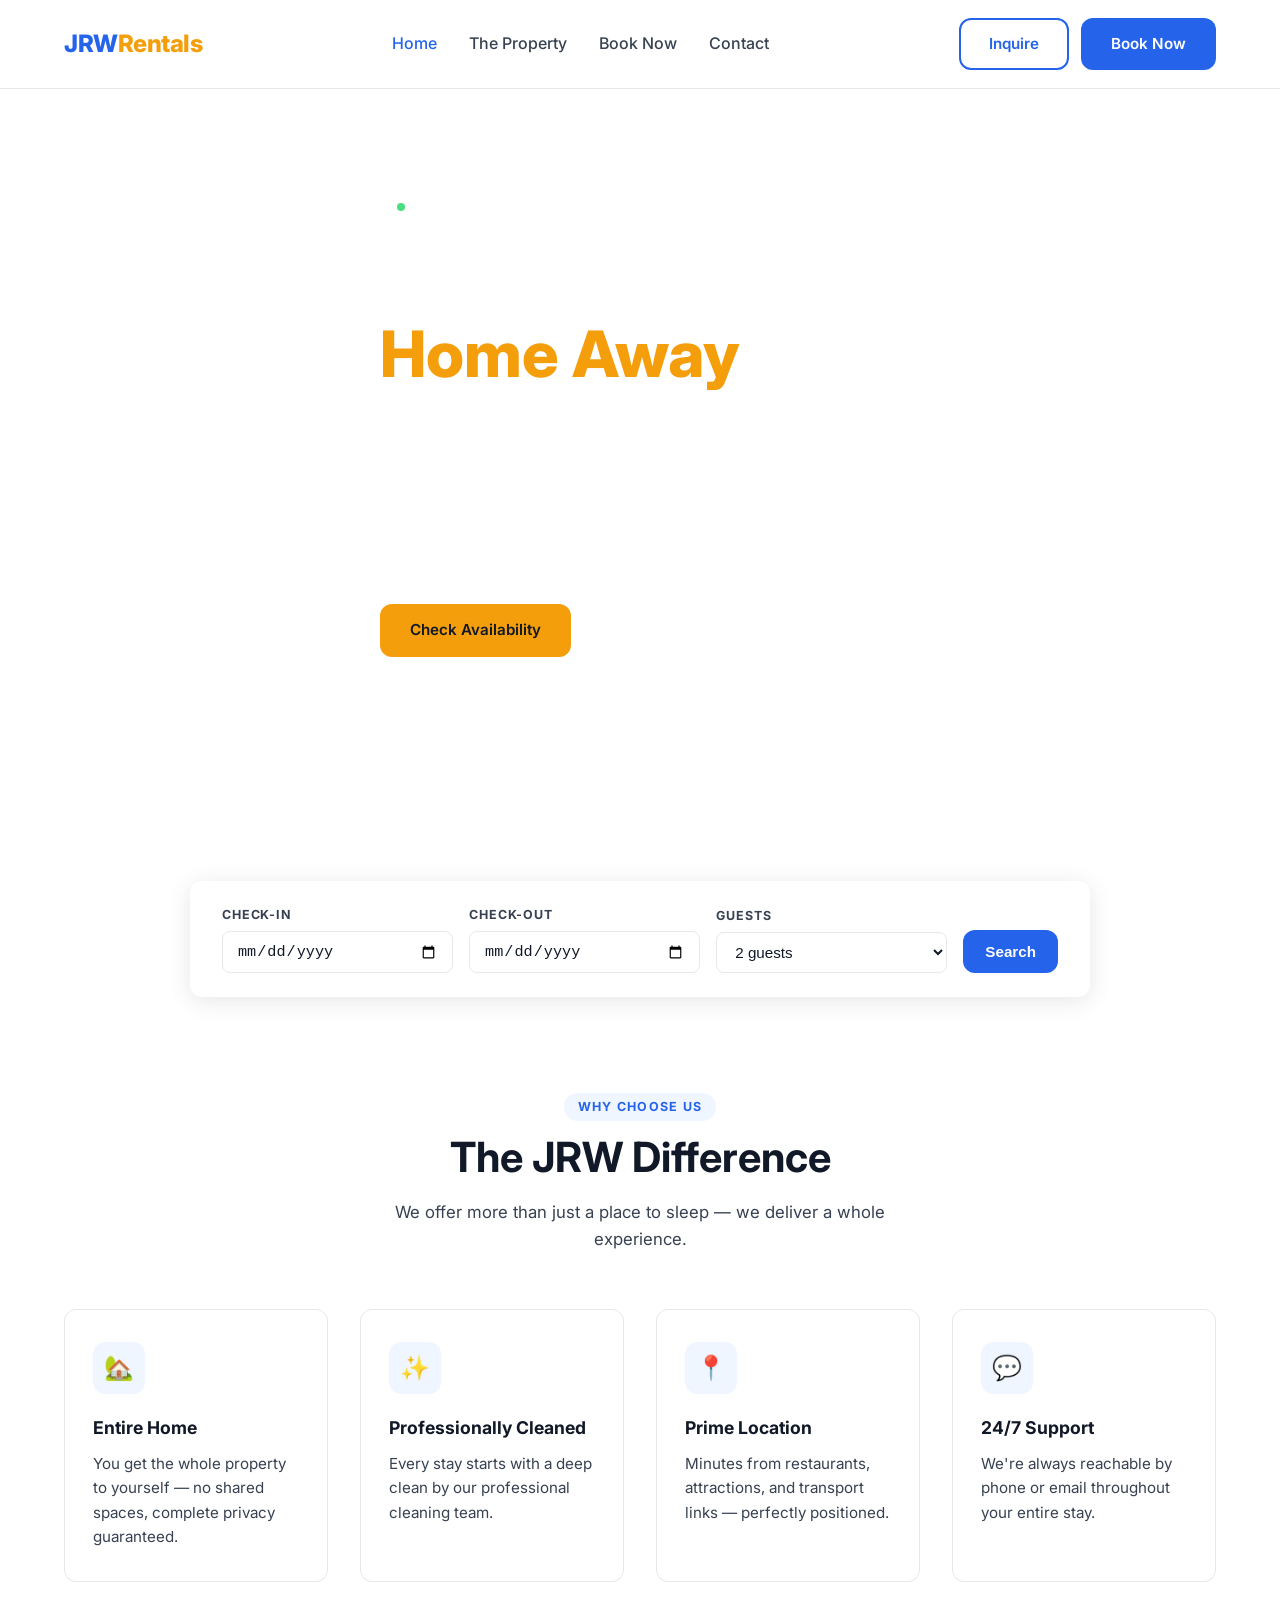
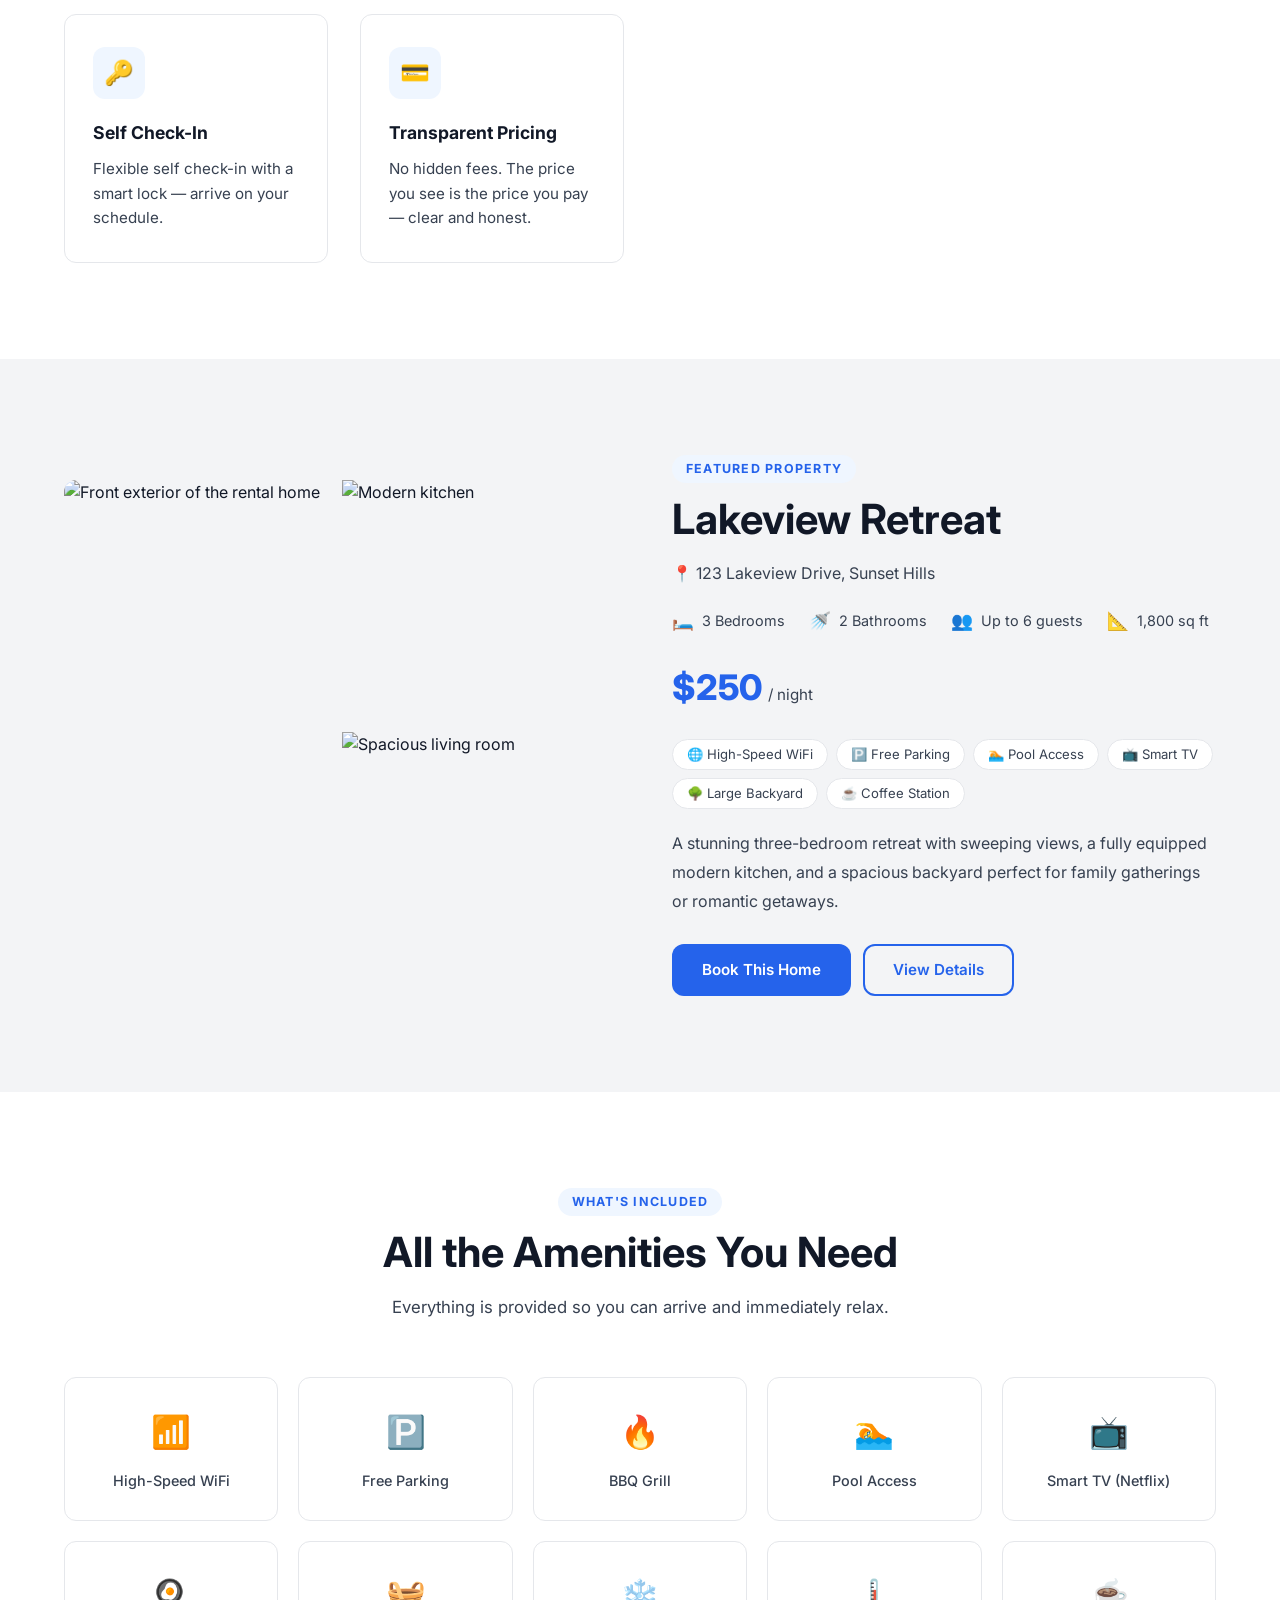
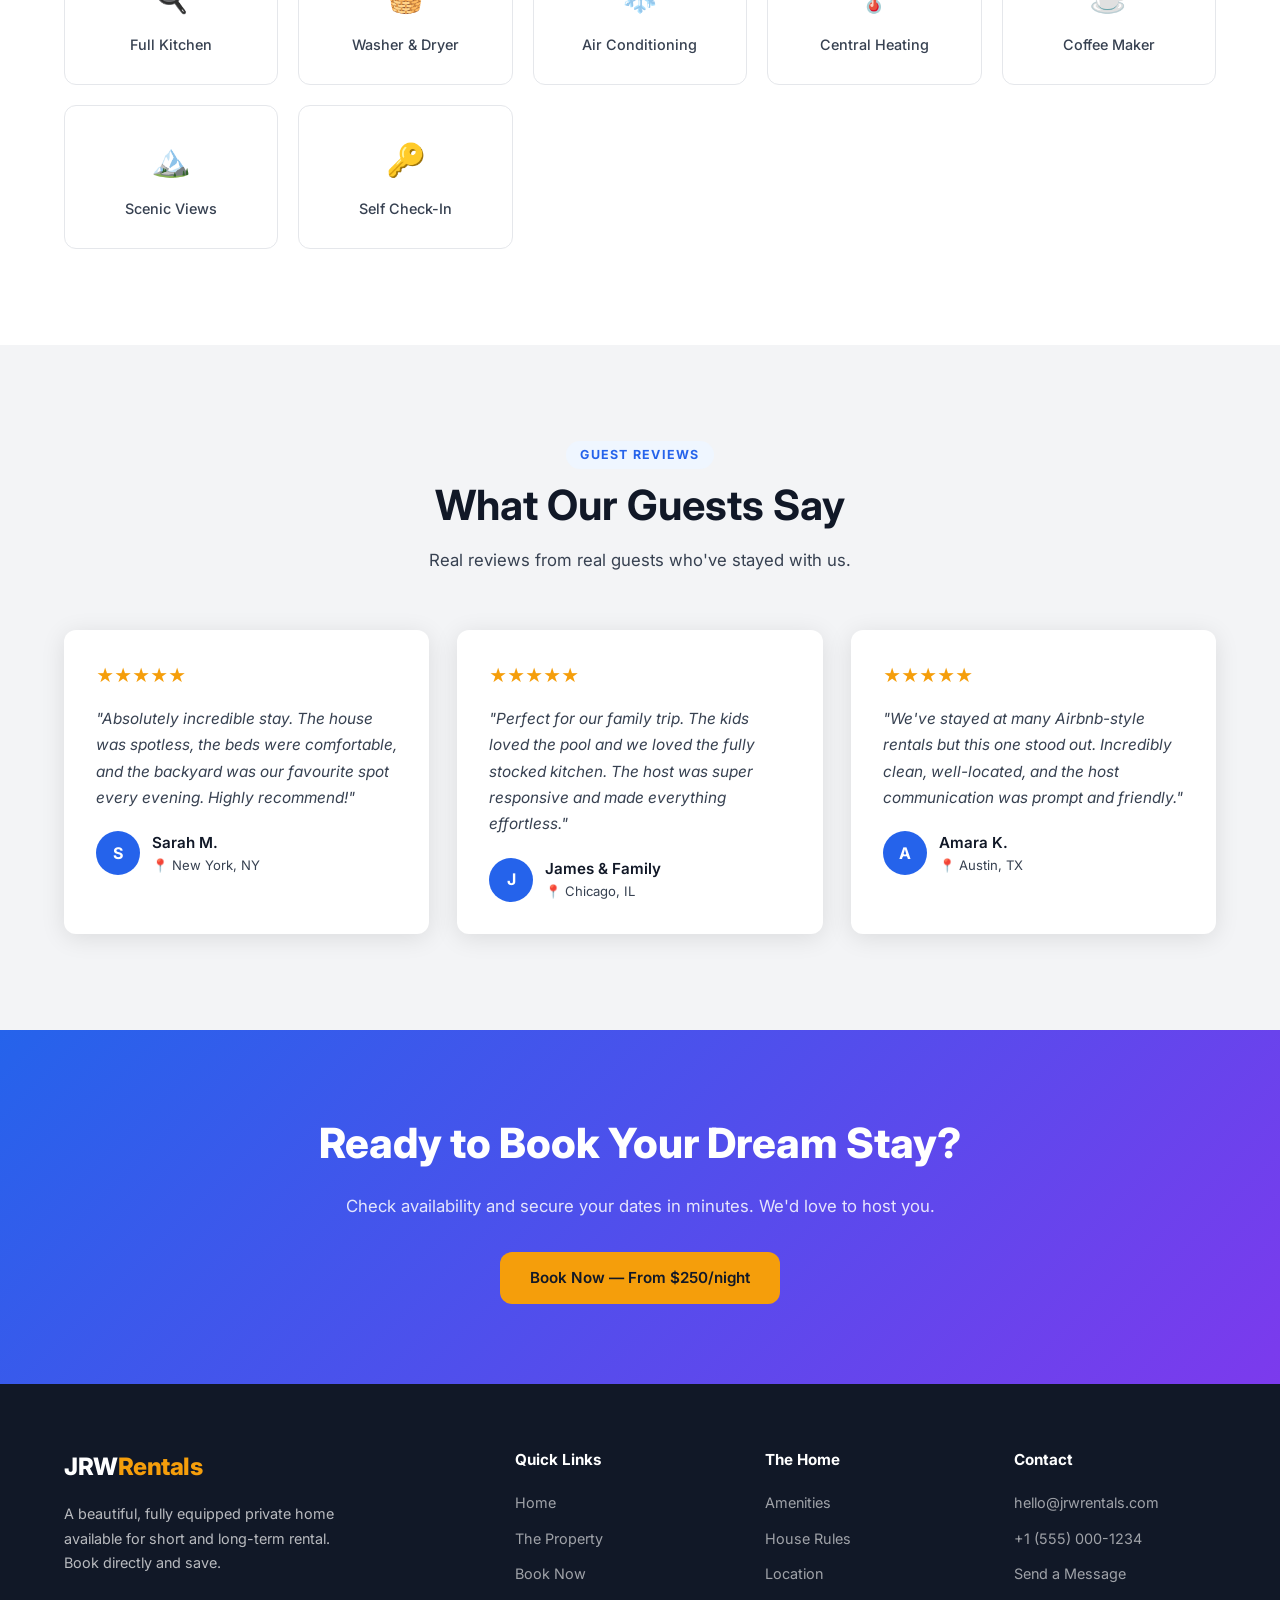
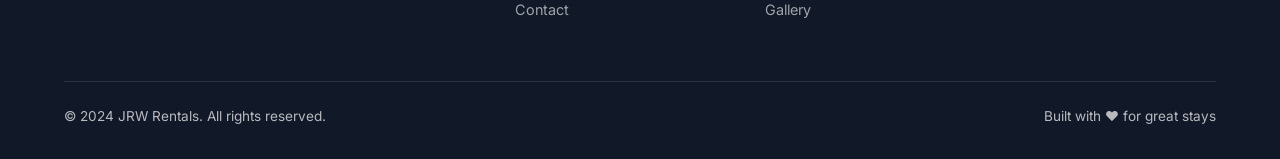
==== index.html @ b5a4e5f4 "Build full property rental website with EmailJS booking Co-authored-by: ToadMaster1011 <171465550+To" ====
<!DOCTYPE html>
<html lang="en">
<head>
  <meta charset="UTF-8" />
  <meta name="viewport" content="width=device-width, initial-scale=1.0" />
  <title>JRW Rentals — Beautiful Home for Rent</title>
  <meta name="description" content="Book a stunning private home for your next getaway. Fully equipped, comfortable, and perfectly located." />
  <link rel="preconnect" href="https://fonts.googleapis.com" />
  <link rel="preconnect" href="https://fonts.gstatic.com" crossorigin />
  <link href="https://fonts.googleapis.com/css2?family=Inter:wght@400;500;600;700;800&display=swap" rel="stylesheet" />
  <link rel="stylesheet" href="css/style.css" />
</head>
<body>

  <!-- ============ HEADER ============ -->
  <header class="site-header">
    <div class="container">
      <nav class="nav">
        <a href="index.html" class="nav-logo">JRW<span>Rentals</span></a>
        <ul class="nav-links">
          <li><a href="index.html">Home</a></li>
          <li><a href="property.html">The Property</a></li>
          <li><a href="booking.html">Book Now</a></li>
          <li><a href="contact.html">Contact</a></li>
        </ul>
        <div class="nav-cta">
          <a href="contact.html" class="btn btn-outline">Inquire</a>
          <a href="booking.html" class="btn btn-primary">Book Now</a>
        </div>
        <button class="nav-toggle" aria-label="Toggle navigation" aria-expanded="false">
          <span></span><span></span><span></span>
        </button>
      </nav>
    </div>
  </header>

  <!-- ============ HERO ============ -->
  <section class="hero">
    <div class="hero-bg" aria-hidden="true"></div>
    <div class="container">
      <div class="hero-content">
        <div class="hero-badge">
          <span class="dot"></span>
          Available for booking — Instant confirmation
        </div>
        <h1 class="hero-title">
          Your Perfect<br />
          <span class="highlight">Home Away</span><br />
          From Home
        </h1>
        <p class="hero-sub">
          A beautifully furnished private home offering comfort, privacy, and everything
          you need for an unforgettable stay — whether it's a weekend escape or a longer retreat.
        </p>
        <div class="hero-actions">
          <a href="booking.html" class="btn btn-accent">Check Availability</a>
          <a href="property.html" class="btn btn-outline" style="color:#fff;border-color:rgba(255,255,255,.6);">View Property</a>
        </div>
        <div class="hero-stats">
          <div class="hero-stat">
            <strong>4.9★</strong>
            <span>Average rating</span>
          </div>
          <div class="hero-stat">
            <strong>200+</strong>
            <span>Happy guests</span>
          </div>
          <div class="hero-stat">
            <strong>$250</strong>
            <span>Per night</span>
          </div>
          <div class="hero-stat">
            <strong>3 BD</strong>
            <span>Bedrooms</span>
          </div>
        </div>
      </div>
    </div>
  </section>

  <!-- ============ QUICK BOOKING BAR ============ -->
  <section class="container" style="position:relative;">
    <div class="quick-book">
      <form class="quick-book-grid" id="quick-book-form" novalidate>
        <div>
          <label for="qb-checkin">Check-in</label>
          <input type="date" id="qb-checkin" name="checkin" required />
        </div>
        <div>
          <label for="qb-checkout">Check-out</label>
          <input type="date" id="qb-checkout" name="checkout" required />
        </div>
        <div>
          <label for="qb-guests">Guests</label>
          <select id="qb-guests" name="guests">
            <option value="1">1 guest</option>
            <option value="2" selected>2 guests</option>
            <option value="3">3 guests</option>
            <option value="4">4 guests</option>
            <option value="5">5 guests</option>
            <option value="6">6 guests</option>
          </select>
        </div>
        <div>
          <button type="submit" class="btn btn-primary" style="width:100%;padding:11px 20px;">
            Search
          </button>
        </div>
      </form>
    </div>
  </section>

  <!-- ============ FEATURES ============ -->
  <section class="features">
    <div class="container">
      <div class="text-center">
        <span class="section-label">Why Choose Us</span>
        <h2 class="section-title">The JRW Difference</h2>
        <p class="section-sub">We offer more than just a place to sleep — we deliver a whole experience.</p>
      </div>
      <div class="features-grid">
        <div class="feature-card">
          <div class="feature-icon">🏡</div>
          <h3>Entire Home</h3>
          <p>You get the whole property to yourself — no shared spaces, complete privacy guaranteed.</p>
        </div>
        <div class="feature-card">
          <div class="feature-icon">✨</div>
          <h3>Professionally Cleaned</h3>
          <p>Every stay starts with a deep clean by our professional cleaning team.</p>
        </div>
        <div class="feature-card">
          <div class="feature-icon">📍</div>
          <h3>Prime Location</h3>
          <p>Minutes from restaurants, attractions, and transport links — perfectly positioned.</p>
        </div>
        <div class="feature-card">
          <div class="feature-icon">💬</div>
          <h3>24/7 Support</h3>
          <p>We're always reachable by phone or email throughout your entire stay.</p>
        </div>
        <div class="feature-card">
          <div class="feature-icon">🔑</div>
          <h3>Self Check-In</h3>
          <p>Flexible self check-in with a smart lock — arrive on your schedule.</p>
        </div>
        <div class="feature-card">
          <div class="feature-icon">💳</div>
          <h3>Transparent Pricing</h3>
          <p>No hidden fees. The price you see is the price you pay — clear and honest.</p>
        </div>
      </div>
    </div>
  </section>

  <!-- ============ PROPERTY SHOWCASE ============ -->
  <section class="showcase">
    <div class="container">
      <div class="showcase-inner">
        <!-- Gallery -->
        <div class="showcase-gallery">
          <img class="main-img" src="https://images.unsplash.com/photo-1568605114967-8130f3a36994?w=800&q=80" alt="Front exterior of the rental home" loading="lazy" />
          <img src="https://images.unsplash.com/photo-1556909114-f6e7ad7d3136?w=600&q=80" alt="Modern kitchen" loading="lazy" />
          <img src="https://images.unsplash.com/photo-1555041469-a586c61ea9bc?w=600&q=80" alt="Spacious living room" loading="lazy" />
        </div>
        <!-- Info -->
        <div class="showcase-info">
          <span class="section-label">Featured Property</span>
          <h2 class="section-title">Lakeview Retreat</h2>
          <p style="color:var(--mid);">📍 123 Lakeview Drive, Sunset Hills</p>

          <div class="prop-meta">
            <div class="prop-meta-item"><span class="icon">🛏️</span> 3 Bedrooms</div>
            <div class="prop-meta-item"><span class="icon">🚿</span> 2 Bathrooms</div>
            <div class="prop-meta-item"><span class="icon">👥</span> Up to 6 guests</div>
            <div class="prop-meta-item"><span class="icon">📐</span> 1,800 sq ft</div>
          </div>

          <div class="showcase-price">
            <span class="amount">$250</span>
            <span class="per">/ night</span>
          </div>

          <div class="amenity-tags">
            <span class="amenity-tag">🌐 High-Speed WiFi</span>
            <span class="amenity-tag">🅿️ Free Parking</span>
            <span class="amenity-tag">🏊 Pool Access</span>
            <span class="amenity-tag">📺 Smart TV</span>
            <span class="amenity-tag">🌳 Large Backyard</span>
            <span class="amenity-tag">☕ Coffee Station</span>
          </div>

          <p style="color:var(--mid);line-height:1.8;margin-top:16px;">
            A stunning three-bedroom retreat with sweeping views, a fully equipped modern kitchen,
            and a spacious backyard perfect for family gatherings or romantic getaways.
          </p>

          <div class="showcase-actions">
            <a href="booking.html" class="btn btn-primary">Book This Home</a>
            <a href="property.html" class="btn btn-outline">View Details</a>
          </div>
        </div>
      </div>
    </div>
  </section>

  <!-- ============ AMENITIES ============ -->
  <section class="amenities" id="amenities">
    <div class="container">
      <div class="text-center">
        <span class="section-label">What's Included</span>
        <h2 class="section-title">All the Amenities You Need</h2>
        <p class="section-sub">Everything is provided so you can arrive and immediately relax.</p>
      </div>
      <div class="amenities-grid">
        <div class="amenity-card"><span class="a-icon">📶</span><span>High-Speed WiFi</span></div>
        <div class="amenity-card"><span class="a-icon">🅿️</span><span>Free Parking</span></div>
        <div class="amenity-card"><span class="a-icon">🔥</span><span>BBQ Grill</span></div>
        <div class="amenity-card"><span class="a-icon">🏊</span><span>Pool Access</span></div>
        <div class="amenity-card"><span class="a-icon">📺</span><span>Smart TV (Netflix)</span></div>
        <div class="amenity-card"><span class="a-icon">🍳</span><span>Full Kitchen</span></div>
        <div class="amenity-card"><span class="a-icon">🧺</span><span>Washer & Dryer</span></div>
        <div class="amenity-card"><span class="a-icon">❄️</span><span>Air Conditioning</span></div>
        <div class="amenity-card"><span class="a-icon">🌡️</span><span>Central Heating</span></div>
        <div class="amenity-card"><span class="a-icon">☕</span><span>Coffee Maker</span></div>
        <div class="amenity-card"><span class="a-icon">🏔️</span><span>Scenic Views</span></div>
        <div class="amenity-card"><span class="a-icon">🔑</span><span>Self Check-In</span></div>
      </div>
    </div>
  </section>

  <!-- ============ TESTIMONIALS ============ -->
  <section class="testimonials">
    <div class="container">
      <div class="text-center">
        <span class="section-label">Guest Reviews</span>
        <h2 class="section-title">What Our Guests Say</h2>
        <p class="section-sub">Real reviews from real guests who've stayed with us.</p>
      </div>
      <div class="testimonials-grid">
        <div class="testimonial-card">
          <div class="stars">★★★★★</div>
          <p>"Absolutely incredible stay. The house was spotless, the beds were comfortable, and the backyard was our favourite spot every evening. Highly recommend!"</p>
          <div class="reviewer">
            <div class="reviewer-avatar">S</div>
            <div>
              <div class="reviewer-name">Sarah M.</div>
              <div class="reviewer-loc">📍 New York, NY</div>
            </div>
          </div>
        </div>
        <div class="testimonial-card">
          <div class="stars">★★★★★</div>
          <p>"Perfect for our family trip. The kids loved the pool and we loved the fully stocked kitchen. The host was super responsive and made everything effortless."</p>
          <div class="reviewer">
            <div class="reviewer-avatar">J</div>
            <div>
              <div class="reviewer-name">James &amp; Family</div>
              <div class="reviewer-loc">📍 Chicago, IL</div>
            </div>
          </div>
        </div>
        <div class="testimonial-card">
          <div class="stars">★★★★★</div>
          <p>"We've stayed at many Airbnb-style rentals but this one stood out. Incredibly clean, well-located, and the host communication was prompt and friendly."</p>
          <div class="reviewer">
            <div class="reviewer-avatar">A</div>
            <div>
              <div class="reviewer-name">Amara K.</div>
              <div class="reviewer-loc">📍 Austin, TX</div>
            </div>
          </div>
        </div>
      </div>
    </div>
  </section>

  <!-- ============ CTA BAND ============ -->
  <section class="cta-band">
    <div class="container">
      <h2>Ready to Book Your Dream Stay?</h2>
      <p>Check availability and secure your dates in minutes. We'd love to host you.</p>
      <a href="booking.html" class="btn btn-accent">Book Now — From $250/night</a>
    </div>
  </section>

  <!-- ============ FOOTER ============ -->
  <footer class="site-footer">
    <div class="container">
      <div class="footer-grid">
        <div class="footer-brand">
          <a href="index.html" class="nav-logo">JRW<span style="color:var(--accent)">Rentals</span></a>
          <p>A beautiful, fully equipped private home available for short and long-term rental. Book directly and save.</p>
        </div>
        <div class="footer-col">
          <h4>Quick Links</h4>
          <ul>
            <li><a href="index.html">Home</a></li>
            <li><a href="property.html">The Property</a></li>
            <li><a href="booking.html">Book Now</a></li>
            <li><a href="contact.html">Contact</a></li>
          </ul>
        </div>
        <div class="footer-col">
          <h4>The Home</h4>
          <ul>
            <li><a href="property.html#amenities">Amenities</a></li>
            <li><a href="property.html#rules">House Rules</a></li>
            <li><a href="property.html#location">Location</a></li>
            <li><a href="property.html#gallery">Gallery</a></li>
          </ul>
        </div>
        <div class="footer-col">
          <h4>Contact</h4>
          <ul>
            <li><a href="mailto:hello@jrwrentals.com">hello@jrwrentals.com</a></li>
            <li><a href="tel:+15550001234">+1 (555) 000-1234</a></li>
            <li><a href="contact.html">Send a Message</a></li>
          </ul>
        </div>
      </div>
      <div class="footer-bottom">
        <span>&copy; 2024 JRW Rentals. All rights reserved.</span>
        <span>Built with ❤️ for great stays</span>
      </div>
    </div>
  </footer>

  <script src="js/main.js"></script>
</body>
</html>
---- css/style.css ----
/* =========================================
   JRW Property Rentals — Main Stylesheet
   ========================================= */

/* --- Reset & Base --- */
*, *::before, *::after {
  box-sizing: border-box;
  margin: 0;
  padding: 0;
}

:root {
  --primary:    #2563eb;
  --primary-dk: #1d4ed8;
  --accent:     #f59e0b;
  --dark:       #111827;
  --mid:        #374151;
  --light:      #f3f4f6;
  --white:      #ffffff;
  --border:     #e5e7eb;
  --shadow:     0 4px 24px rgba(0,0,0,.10);
  --radius:     12px;
  --transition: .25s ease;
}

html { scroll-behavior: smooth; }

body {
  font-family: 'Inter', 'Segoe UI', sans-serif;
  color: var(--dark);
  background: var(--white);
  line-height: 1.6;
}

a {
  color: var(--primary);
  text-decoration: none;
  transition: color var(--transition);
}
a:hover { color: var(--primary-dk); }

img { max-width: 100%; display: block; }

.container {
  max-width: 1200px;
  margin: 0 auto;
  padding: 0 24px;
}

/* --- Utility --- */
.btn {
  display: inline-block;
  padding: 12px 28px;
  border-radius: var(--radius);
  font-weight: 600;
  font-size: .95rem;
  cursor: pointer;
  border: 2px solid transparent;
  transition: background var(--transition), color var(--transition), transform .15s;
}
.btn:active { transform: scale(.97); }

.btn-primary {
  background: var(--primary);
  color: var(--white);
}
.btn-primary:hover {
  background: var(--primary-dk);
  color: var(--white);
}

.btn-outline {
  background: transparent;
  border-color: var(--primary);
  color: var(--primary);
}
.btn-outline:hover {
  background: var(--primary);
  color: var(--white);
}

.btn-accent {
  background: var(--accent);
  color: var(--dark);
}
.btn-accent:hover {
  background: #d97706;
  color: var(--white);
}

.section-label {
  display: inline-block;
  background: #eff6ff;
  color: var(--primary);
  font-size: .78rem;
  font-weight: 700;
  letter-spacing: .1em;
  text-transform: uppercase;
  padding: 4px 14px;
  border-radius: 100px;
  margin-bottom: 12px;
}

.section-title {
  font-size: clamp(1.6rem, 4vw, 2.6rem);
  font-weight: 700;
  line-height: 1.2;
  color: var(--dark);
  margin-bottom: 16px;
}

.section-sub {
  color: var(--mid);
  font-size: 1.05rem;
  max-width: 560px;
}

.text-center { text-align: center; }
.text-center .section-sub { margin: 0 auto; }

/* =========================================
   HEADER / NAV
   ========================================= */
.site-header {
  position: sticky;
  top: 0;
  z-index: 100;
  background: var(--white);
  border-bottom: 1px solid var(--border);
  backdrop-filter: blur(8px);
}

.nav {
  display: flex;
  align-items: center;
  justify-content: space-between;
  padding: 18px 0;
}

.nav-logo {
  font-size: 1.5rem;
  font-weight: 800;
  color: var(--primary);
  letter-spacing: -.02em;
}
.nav-logo span { color: var(--accent); }

.nav-links {
  display: flex;
  gap: 32px;
  list-style: none;
}

.nav-links a {
  font-weight: 500;
  color: var(--mid);
  transition: color var(--transition);
}
.nav-links a:hover,
.nav-links a.active { color: var(--primary); }

.nav-cta { display: flex; gap: 12px; align-items: center; }

/* Hamburger */
.nav-toggle {
  display: none;
  flex-direction: column;
  gap: 5px;
  background: none;
  border: none;
  cursor: pointer;
  padding: 4px;
}
.nav-toggle span {
  display: block;
  width: 24px;
  height: 2px;
  background: var(--dark);
  border-radius: 2px;
  transition: var(--transition);
}

/* =========================================
   HERO
   ========================================= */
.hero {
  position: relative;
  min-height: 92vh;
  display: flex;
  align-items: center;
  overflow: hidden;
}

.hero-bg {
  position: absolute;
  inset: 0;
  background: url('https://images.unsplash.com/photo-1568605114967-8130f3a36994?w=1600&q=80') center/cover no-repeat;
  filter: brightness(.45);
}

.hero-content {
  position: relative;
  color: var(--white);
  max-width: 700px;
}

.hero-badge {
  display: inline-flex;
  align-items: center;
  gap: 8px;
  background: rgba(255,255,255,.15);
  backdrop-filter: blur(8px);
  border: 1px solid rgba(255,255,255,.25);
  border-radius: 100px;
  padding: 6px 16px;
  font-size: .85rem;
  font-weight: 600;
  color: var(--white);
  margin-bottom: 24px;
}
.hero-badge .dot {
  width: 8px;
  height: 8px;
  border-radius: 50%;
  background: #4ade80;
  flex-shrink: 0;
}

.hero-title {
  font-size: clamp(2.2rem, 6vw, 4rem);
  font-weight: 800;
  line-height: 1.1;
  margin-bottom: 20px;
}
.hero-title .highlight { color: var(--accent); }

.hero-sub {
  font-size: 1.15rem;
  color: rgba(255,255,255,.85);
  margin-bottom: 36px;
  max-width: 520px;
}

.hero-actions { display: flex; gap: 16px; flex-wrap: wrap; }

.hero-stats {
  display: flex;
  gap: 40px;
  margin-top: 56px;
  padding-top: 32px;
  border-top: 1px solid rgba(255,255,255,.2);
  flex-wrap: wrap;
}
.hero-stat strong {
  display: block;
  font-size: 1.8rem;
  font-weight: 800;
  color: var(--white);
}
.hero-stat span {
  font-size: .85rem;
  color: rgba(255,255,255,.7);
}

/* =========================================
   QUICK BOOKING BAR
   ========================================= */
.quick-book {
  background: var(--white);
  box-shadow: var(--shadow);
  border-radius: var(--radius);
  padding: 24px 32px;
  margin: -36px auto 0;
  position: relative;
  z-index: 10;
  max-width: 900px;
}

.quick-book-grid {
  display: grid;
  grid-template-columns: 1fr 1fr 1fr auto;
  gap: 16px;
  align-items: end;
}

.quick-book label {
  display: block;
  font-size: .78rem;
  font-weight: 700;
  color: var(--mid);
  text-transform: uppercase;
  letter-spacing: .07em;
  margin-bottom: 6px;
}

.quick-book input,
.quick-book select {
  width: 100%;
  padding: 10px 14px;
  border: 1px solid var(--border);
  border-radius: 8px;
  font-size: .95rem;
  color: var(--dark);
  background: var(--white);
  outline: none;
  transition: border-color var(--transition);
}

.quick-book input:focus,
.quick-book select:focus { border-color: var(--primary); }

/* =========================================
   FEATURES / WHY US
   ========================================= */
.features { padding: 96px 0; }

.features-grid {
  display: grid;
  grid-template-columns: repeat(auto-fit, minmax(240px, 1fr));
  gap: 32px;
  margin-top: 56px;
}

.feature-card {
  background: var(--white);
  border: 1px solid var(--border);
  border-radius: var(--radius);
  padding: 32px 28px;
  transition: box-shadow var(--transition), transform var(--transition);
}
.feature-card:hover {
  box-shadow: var(--shadow);
  transform: translateY(-4px);
}

.feature-icon {
  width: 52px;
  height: 52px;
  background: #eff6ff;
  border-radius: 12px;
  display: flex;
  align-items: center;
  justify-content: center;
  font-size: 1.5rem;
  margin-bottom: 20px;
}

.feature-card h3 {
  font-size: 1.1rem;
  font-weight: 700;
  margin-bottom: 10px;
}
.feature-card p { color: var(--mid); font-size: .95rem; }

/* =========================================
   PROPERTY SHOWCASE
   ========================================= */
.showcase { padding: 80px 0; background: var(--light); }

.showcase-inner {
  display: grid;
  grid-template-columns: 1fr 1fr;
  gap: 64px;
  align-items: center;
}

.showcase-gallery {
  display: grid;
  grid-template-columns: 1fr 1fr;
  grid-template-rows: 240px 240px;
  gap: 12px;
  border-radius: var(--radius);
  overflow: hidden;
}

.showcase-gallery .main-img {
  grid-row: 1 / 3;
  grid-column: 1;
}

.showcase-gallery img {
  width: 100%;
  height: 100%;
  object-fit: cover;
  transition: transform .4s ease;
}
.showcase-gallery img:hover { transform: scale(1.03); }

.showcase-info { padding: 16px 0; }

.showcase-price {
  display: flex;
  align-items: baseline;
  gap: 6px;
  margin: 24px 0;
}
.showcase-price .amount {
  font-size: 2.2rem;
  font-weight: 800;
  color: var(--primary);
}
.showcase-price .per { color: var(--mid); font-size: .95rem; }

.prop-meta {
  display: flex;
  gap: 24px;
  margin: 20px 0;
  flex-wrap: wrap;
}
.prop-meta-item {
  display: flex;
  align-items: center;
  gap: 8px;
  font-size: .9rem;
  color: var(--mid);
}
.prop-meta-item .icon { font-size: 1.1rem; }

.amenity-tags {
  display: flex;
  flex-wrap: wrap;
  gap: 8px;
  margin: 20px 0;
}
.amenity-tag {
  background: var(--white);
  border: 1px solid var(--border);
  border-radius: 100px;
  padding: 4px 14px;
  font-size: .82rem;
  color: var(--mid);
}

.showcase-actions { display: flex; gap: 12px; margin-top: 28px; flex-wrap: wrap; }

/* =========================================
   AMENITIES GRID
   ========================================= */
.amenities { padding: 96px 0; }

.amenities-grid {
  display: grid;
  grid-template-columns: repeat(auto-fill, minmax(200px, 1fr));
  gap: 20px;
  margin-top: 56px;
}

.amenity-card {
  display: flex;
  flex-direction: column;
  align-items: center;
  text-align: center;
  padding: 28px 20px;
  border: 1px solid var(--border);
  border-radius: var(--radius);
  background: var(--white);
  transition: box-shadow var(--transition), border-color var(--transition);
}
.amenity-card:hover {
  box-shadow: var(--shadow);
  border-color: var(--primary);
}
.amenity-card .a-icon {
  font-size: 2rem;
  margin-bottom: 12px;
}
.amenity-card span {
  font-size: .9rem;
  font-weight: 500;
  color: var(--mid);
}

/* =========================================
   TESTIMONIALS
   ========================================= */
.testimonials { padding: 96px 0; background: var(--light); }

.testimonials-grid {
  display: grid;
  grid-template-columns: repeat(auto-fit, minmax(300px, 1fr));
  gap: 28px;
  margin-top: 56px;
}

.testimonial-card {
  background: var(--white);
  border-radius: var(--radius);
  padding: 32px;
  box-shadow: var(--shadow);
}

.stars { color: var(--accent); font-size: 1.1rem; margin-bottom: 16px; }

.testimonial-card p {
  color: var(--mid);
  font-size: .96rem;
  line-height: 1.7;
  margin-bottom: 20px;
  font-style: italic;
}

.reviewer {
  display: flex;
  align-items: center;
  gap: 12px;
}
.reviewer-avatar {
  width: 44px;
  height: 44px;
  border-radius: 50%;
  background: var(--primary);
  display: flex;
  align-items: center;
  justify-content: center;
  color: var(--white);
  font-weight: 700;
  font-size: 1rem;
  flex-shrink: 0;
}
.reviewer-name { font-weight: 600; font-size: .95rem; }
.reviewer-loc { font-size: .82rem; color: var(--mid); }

/* =========================================
   CTA BAND
   ========================================= */
.cta-band {
  background: linear-gradient(135deg, var(--primary) 0%, #7c3aed 100%);
  padding: 80px 0;
  text-align: center;
  color: var(--white);
}
.cta-band h2 {
  font-size: clamp(1.6rem, 4vw, 2.6rem);
  font-weight: 800;
  margin-bottom: 16px;
}
.cta-band p {
  font-size: 1.05rem;
  opacity: .85;
  margin-bottom: 32px;
}

/* =========================================
   FOOTER
   ========================================= */
.site-footer {
  background: var(--dark);
  color: rgba(255,255,255,.7);
  padding: 64px 0 32px;
}

.footer-grid {
  display: grid;
  grid-template-columns: 2fr 1fr 1fr 1fr;
  gap: 48px;
  margin-bottom: 48px;
}

.footer-brand .nav-logo { color: var(--white); }
.footer-brand p {
  margin-top: 16px;
  font-size: .9rem;
  line-height: 1.7;
  max-width: 280px;
}

.footer-col h4 {
  color: var(--white);
  font-weight: 700;
  margin-bottom: 18px;
  font-size: .95rem;
}
.footer-col ul { list-style: none; }
.footer-col li { margin-bottom: 10px; }
.footer-col a {
  color: rgba(255,255,255,.6);
  font-size: .9rem;
  transition: color var(--transition);
}
.footer-col a:hover { color: var(--white); }

.footer-bottom {
  border-top: 1px solid rgba(255,255,255,.1);
  padding-top: 24px;
  display: flex;
  align-items: center;
  justify-content: space-between;
  font-size: .85rem;
  flex-wrap: wrap;
  gap: 12px;
}

/* =========================================
   PAGE HERO (inner pages)
   ========================================= */
.page-hero {
  background: linear-gradient(135deg, #1e3a5f 0%, var(--primary) 100%);
  padding: 72px 0;
  color: var(--white);
  text-align: center;
}
.page-hero h1 {
  font-size: clamp(1.8rem, 5vw, 3rem);
  font-weight: 800;
  margin-bottom: 12px;
}
.page-hero p {
  font-size: 1.05rem;
  opacity: .85;
  max-width: 500px;
  margin: 0 auto;
}

/* =========================================
   PROPERTY DETAIL PAGE
   ========================================= */
.property-detail { padding: 72px 0; }

.property-gallery {
  display: grid;
  grid-template-columns: 2fr 1fr;
  grid-template-rows: 360px 200px;
  gap: 10px;
  border-radius: var(--radius);
  overflow: hidden;
  margin-bottom: 56px;
}

.property-gallery .main-photo {
  grid-row: 1 / 3;
}

.property-gallery img {
  width: 100%;
  height: 100%;
  object-fit: cover;
  transition: transform .4s;
  cursor: zoom-in;
}
.property-gallery img:hover { transform: scale(1.03); }

.property-layout {
  display: grid;
  grid-template-columns: 2fr 1fr;
  gap: 48px;
  align-items: start;
}

.property-info h2 {
  font-size: 1.8rem;
  font-weight: 700;
  margin-bottom: 8px;
}

.property-location {
  color: var(--mid);
  margin-bottom: 20px;
  display: flex;
  align-items: center;
  gap: 6px;
}

.property-tags {
  display: flex;
  flex-wrap: wrap;
  gap: 8px;
  margin-bottom: 24px;
}
.property-tag {
  background: #eff6ff;
  color: var(--primary);
  border-radius: 100px;
  padding: 4px 14px;
  font-size: .82rem;
  font-weight: 600;
}

.property-stats {
  display: flex;
  gap: 24px;
  padding: 20px 0;
  border-top: 1px solid var(--border);
  border-bottom: 1px solid var(--border);
  margin: 24px 0;
  flex-wrap: wrap;
}
.prop-stat {
  display: flex;
  align-items: center;
  gap: 10px;
  font-size: .9rem;
  color: var(--mid);
}
.prop-stat strong { display: block; color: var(--dark); font-size: 1rem; }

.property-description {
  color: var(--mid);
  line-height: 1.8;
  margin-bottom: 32px;
}
.property-description p + p { margin-top: 12px; }

.detail-section { margin-bottom: 40px; }
.detail-section h3 {
  font-size: 1.2rem;
  font-weight: 700;
  margin-bottom: 18px;
}

.amenities-list {
  display: grid;
  grid-template-columns: repeat(auto-fill, minmax(180px, 1fr));
  gap: 12px;
}
.amenity-item {
  display: flex;
  align-items: center;
  gap: 10px;
  font-size: .9rem;
  color: var(--mid);
}
.amenity-item .check { color: #22c55e; font-size: 1rem; }

/* Booking sidebar */
.booking-sidebar {
  position: sticky;
  top: 100px;
  background: var(--white);
  border: 1px solid var(--border);
  border-radius: var(--radius);
  padding: 28px;
  box-shadow: var(--shadow);
}

.sidebar-price {
  display: flex;
  align-items: baseline;
  gap: 6px;
  margin-bottom: 20px;
}
.sidebar-price .amount {
  font-size: 2rem;
  font-weight: 800;
  color: var(--primary);
}
.sidebar-price .per { color: var(--mid); font-size: .9rem; }

.sidebar-form { display: flex; flex-direction: column; gap: 14px; }

.form-group { display: flex; flex-direction: column; gap: 6px; }
.form-group label {
  font-size: .8rem;
  font-weight: 700;
  text-transform: uppercase;
  letter-spacing: .06em;
  color: var(--mid);
}
.form-group input,
.form-group select,
.form-group textarea {
  padding: 10px 14px;
  border: 1px solid var(--border);
  border-radius: 8px;
  font-size: .95rem;
  color: var(--dark);
  background: var(--white);
  outline: none;
  transition: border-color var(--transition);
  width: 100%;
  font-family: inherit;
}
.form-group input:focus,
.form-group select:focus,
.form-group textarea:focus { border-color: var(--primary); }

.form-group textarea { resize: vertical; min-height: 80px; }

.price-breakdown {
  border-top: 1px solid var(--border);
  padding-top: 16px;
  margin-top: 8px;
}
.price-row {
  display: flex;
  justify-content: space-between;
  font-size: .9rem;
  color: var(--mid);
  margin-bottom: 8px;
}
.price-row.total {
  font-weight: 700;
  color: var(--dark);
  font-size: 1rem;
  border-top: 1px solid var(--border);
  padding-top: 10px;
  margin-top: 8px;
}

/* =========================================
   BOOKING PAGE (standalone)
   ========================================= */
.booking-page { padding: 72px 0; }

.booking-grid {
  display: grid;
  grid-template-columns: 1fr 1fr;
  gap: 56px;
  align-items: start;
}

.booking-form-card {
  background: var(--white);
  border: 1px solid var(--border);
  border-radius: var(--radius);
  padding: 40px;
  box-shadow: var(--shadow);
}
.booking-form-card h2 {
  font-size: 1.5rem;
  font-weight: 700;
  margin-bottom: 28px;
}

.form-row {
  display: grid;
  grid-template-columns: 1fr 1fr;
  gap: 16px;
}

.form-divider {
  border: none;
  border-top: 1px solid var(--border);
  margin: 28px 0;
}

/* Booking summary card */
.booking-summary {
  background: var(--light);
  border-radius: var(--radius);
  padding: 32px;
  position: sticky;
  top: 100px;
}
.booking-summary h3 {
  font-size: 1.2rem;
  font-weight: 700;
  margin-bottom: 20px;
}
.summary-img {
  border-radius: 10px;
  overflow: hidden;
  margin-bottom: 20px;
  height: 200px;
}
.summary-img img {
  width: 100%;
  height: 100%;
  object-fit: cover;
}
.summary-title {
  font-size: 1.05rem;
  font-weight: 600;
  margin-bottom: 6px;
}
.summary-loc {
  font-size: .88rem;
  color: var(--mid);
  margin-bottom: 20px;
}
.summary-dates {
  display: grid;
  grid-template-columns: 1fr 1fr;
  gap: 12px;
  margin-bottom: 20px;
}
.summary-date-box {
  border: 1px solid var(--border);
  border-radius: 8px;
  padding: 12px;
  background: var(--white);
}
.summary-date-box label {
  display: block;
  font-size: .75rem;
  font-weight: 700;
  color: var(--mid);
  text-transform: uppercase;
  margin-bottom: 4px;
}
.summary-date-box span { font-weight: 600; font-size: .95rem; }

/* =========================================
   CONTACT PAGE
   ========================================= */
.contact-page { padding: 72px 0; }

.contact-grid {
  display: grid;
  grid-template-columns: 1fr 1.6fr;
  gap: 64px;
  align-items: start;
}

.contact-info h2 {
  font-size: 1.6rem;
  font-weight: 700;
  margin-bottom: 16px;
}
.contact-info p {
  color: var(--mid);
  line-height: 1.7;
  margin-bottom: 32px;
}

.contact-items { display: flex; flex-direction: column; gap: 20px; }
.contact-item {
  display: flex;
  align-items: flex-start;
  gap: 14px;
}
.contact-item-icon {
  width: 44px;
  height: 44px;
  background: #eff6ff;
  border-radius: 10px;
  display: flex;
  align-items: center;
  justify-content: center;
  font-size: 1.2rem;
  flex-shrink: 0;
}
.contact-item-text strong { display: block; font-weight: 600; margin-bottom: 2px; }
.contact-item-text span { color: var(--mid); font-size: .9rem; }

.contact-form-card {
  background: var(--white);
  border: 1px solid var(--border);
  border-radius: var(--radius);
  padding: 40px;
  box-shadow: var(--shadow);
}
.contact-form-card h2 {
  font-size: 1.5rem;
  font-weight: 700;
  margin-bottom: 28px;
}

/* =========================================
   ALERT / NOTIFICATION
   ========================================= */
.alert {
  display: none;
  padding: 14px 20px;
  border-radius: 8px;
  font-size: .9rem;
  font-weight: 500;
  margin-top: 16px;
  align-items: center;
  gap: 10px;
}
.alert.show { display: flex; }
.alert-success { background: #f0fdf4; border: 1px solid #bbf7d0; color: #15803d; }
.alert-error   { background: #fef2f2; border: 1px solid #fecaca; color: #b91c1c; }
.alert-info    { background: #eff6ff; border: 1px solid #bfdbfe; color: #1d4ed8; }

/* Spinner */
.spinner {
  display: inline-block;
  width: 18px;
  height: 18px;
  border: 2px solid rgba(255,255,255,.4);
  border-top-color: var(--white);
  border-radius: 50%;
  animation: spin .7s linear infinite;
  vertical-align: middle;
  margin-right: 8px;
}
@keyframes spin { to { transform: rotate(360deg); } }

/* =========================================
   CALENDAR / AVAILABILITY
   ========================================= */
.availability-section { padding: 56px 0; background: var(--light); }

.calendar-note {
  background: var(--white);
  border: 1px solid var(--border);
  border-radius: var(--radius);
  padding: 24px;
  text-align: center;
  color: var(--mid);
}

/* =========================================
   RULES / POLICIES
   ========================================= */
.rules-list { list-style: none; }
.rules-list li {
  display: flex;
  align-items: flex-start;
  gap: 10px;
  font-size: .92rem;
  color: var(--mid);
  padding: 8px 0;
  border-bottom: 1px solid var(--border);
}
.rules-list li:last-child { border-bottom: none; }
.rules-list li::before {
  content: '•';
  color: var(--primary);
  font-size: 1.2rem;
  line-height: 1.2;
  flex-shrink: 0;
}

/* =========================================
   MAP PLACEHOLDER
   ========================================= */
.map-placeholder {
  background: var(--light);
  border: 1px solid var(--border);
  border-radius: var(--radius);
  height: 280px;
  display: flex;
  align-items: center;
  justify-content: center;
  flex-direction: column;
  gap: 12px;
  color: var(--mid);
  font-size: .95rem;
  margin-top: 20px;
}
.map-placeholder span { font-size: 2.5rem; }

/* =========================================
   RESPONSIVE
   ========================================= */
@media (max-width: 1024px) {
  .showcase-inner { grid-template-columns: 1fr; }
  .footer-grid { grid-template-columns: 1fr 1fr; }
  .property-layout { grid-template-columns: 1fr; }
  .booking-sidebar { position: static; }
  .booking-grid { grid-template-columns: 1fr; }
  .contact-grid { grid-template-columns: 1fr; }
}

@media (max-width: 768px) {
  .nav-links { display: none; }
  .nav-cta .btn-outline { display: none; }
  .nav-toggle { display: flex; }
  .nav-links.open {
    display: flex;
    flex-direction: column;
    position: absolute;
    top: 100%;
    left: 0;
    right: 0;
    background: var(--white);
    border-bottom: 1px solid var(--border);
    padding: 24px;
    gap: 20px;
    z-index: 99;
  }

  .quick-book-grid { grid-template-columns: 1fr; }
  .form-row { grid-template-columns: 1fr; }

  .property-gallery {
    grid-template-columns: 1fr;
    grid-template-rows: 260px 180px 180px;
  }
  .property-gallery .main-photo { grid-row: 1; }

  .showcase-gallery {
    grid-template-columns: 1fr;
    grid-template-rows: 240px 180px 180px;
  }
  .showcase-gallery .main-img { grid-row: 1; grid-column: 1; }

  .footer-grid { grid-template-columns: 1fr; }
  .hero-stats { gap: 24px; }
  .booking-form-card { padding: 24px; }
  .contact-form-card { padding: 24px; }
}
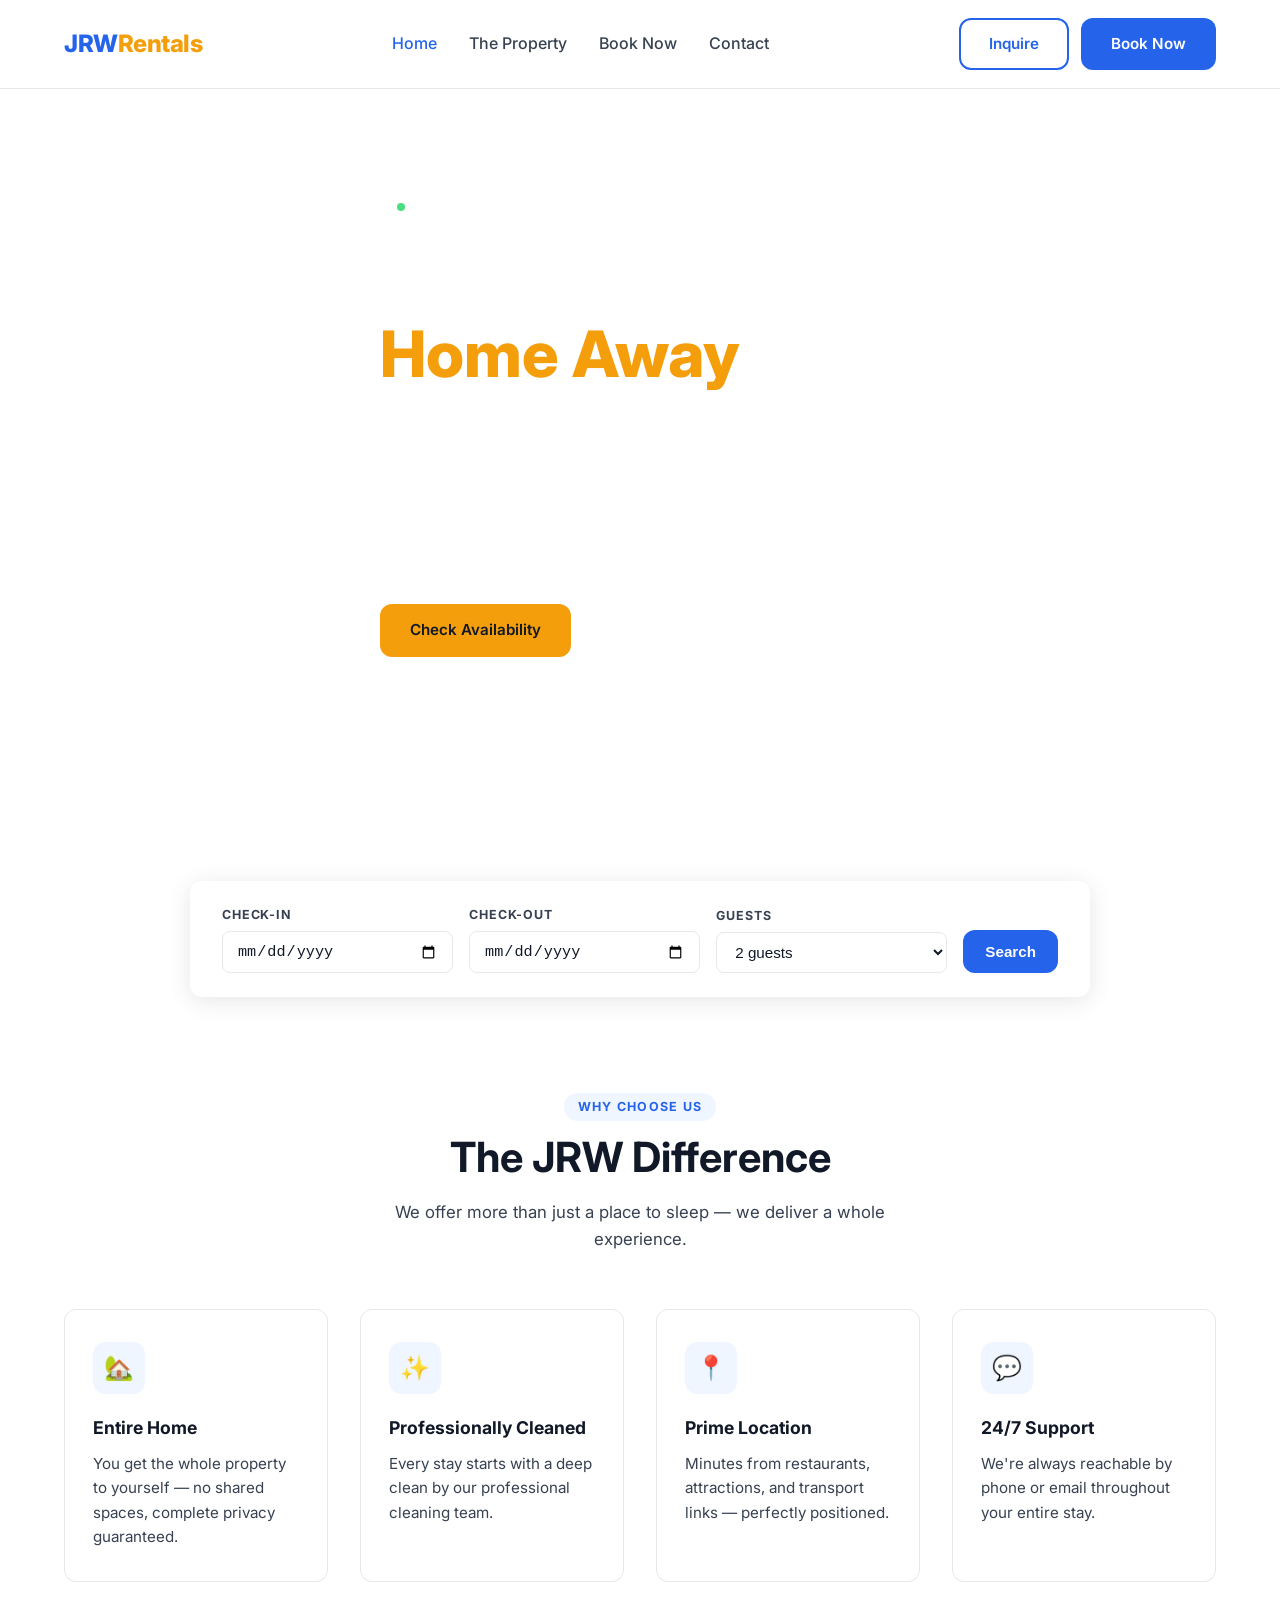
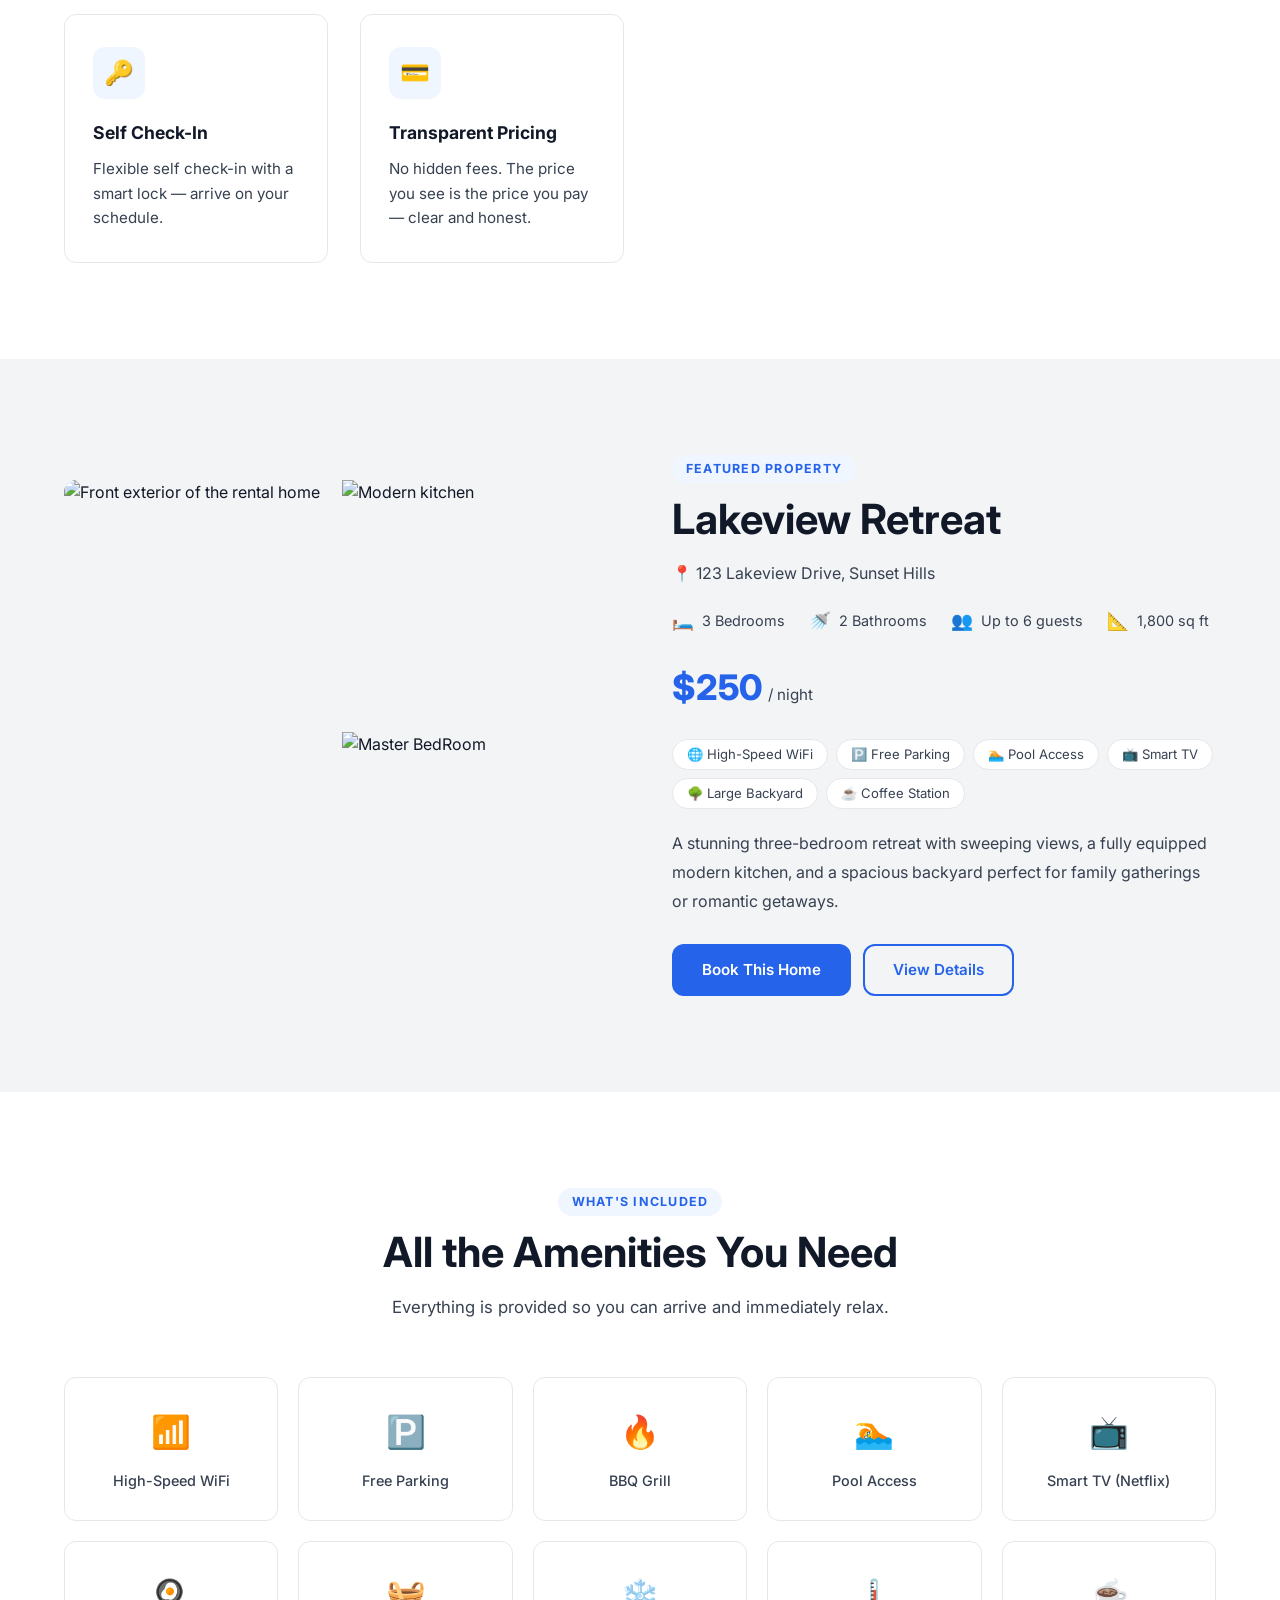
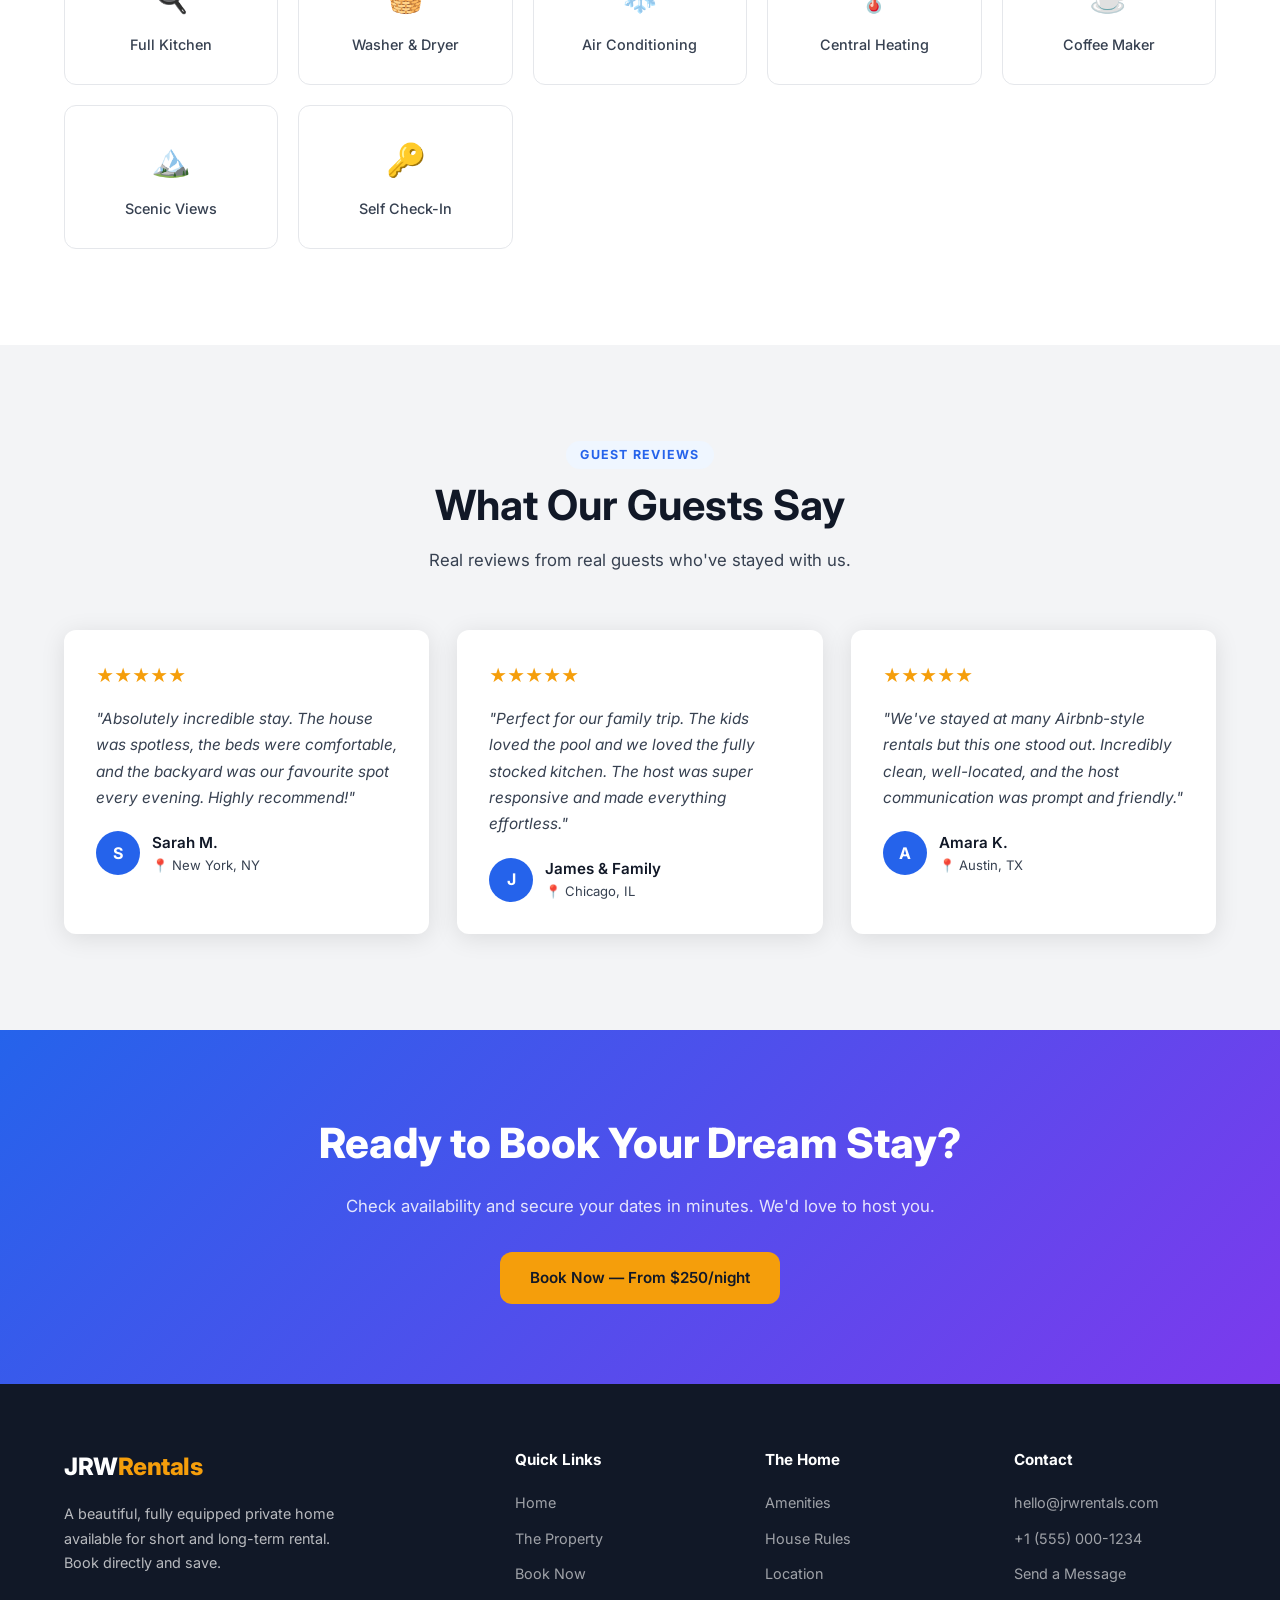
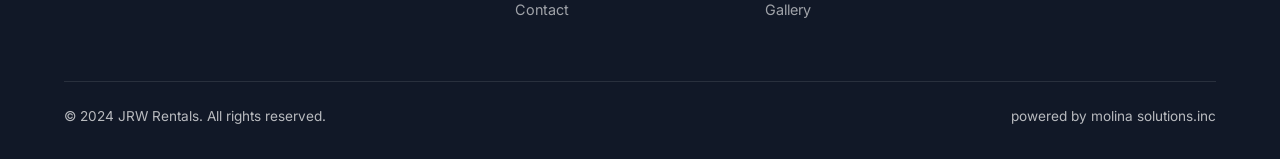
==== commit 2a68878a: "3 3" ====
--- a/index.html
+++ b/index.html
@@ -159,9 +159,9 @@
       <div class="showcase-inner">
         <!-- Gallery -->
         <div class="showcase-gallery">
-          <img class="main-img" src="https://images.unsplash.com/photo-1568605114967-8130f3a36994?w=800&q=80" alt="Front exterior of the rental home" loading="lazy" />
-          <img src="https://images.unsplash.com/photo-1556909114-f6e7ad7d3136?w=600&q=80" alt="Modern kitchen" loading="lazy" />
-          <img src="https://images.unsplash.com/photo-1555041469-a586c61ea9bc?w=600&q=80" alt="Spacious living room" loading="lazy" />
+          <img class="main-img" src="Rentals\IMG_20260328_163005 (5).jpg" alt="Front exterior of the rental home" loading="lazy" />
+          <img src="Rentals\IMG_20260328_163005 (3).jpg" alt="Modern kitchen" loading="lazy" />
+          <img src="Rentals\IMG_20260328_163004 (1).jpg" alt="Master BedRoom" loading="lazy" />
         </div>
         <!-- Info -->
         <div class="showcase-info">
@@ -321,7 +321,7 @@
       </div>
       <div class="footer-bottom">
         <span>&copy; 2024 JRW Rentals. All rights reserved.</span>
-        <span>Built with ❤️ for great stays</span>
+        <span>powered by molina solutions.inc</span>
       </div>
     </div>
   </footer>
--- a/css/style.css
+++ b/css/style.css
@@ -611,6 +611,75 @@
   margin: 0 auto;
 }
 
+.properties-showcase {
+  padding: 72px 0;
+  background: var(--light);
+}
+
+.featured-properties-grid {
+  margin-top: 36px;
+  display: grid;
+  grid-template-columns: repeat(auto-fit, minmax(240px, 1fr));
+  gap: 18px;
+}
+
+.featured-property-card {
+  background: var(--white);
+  border: 1px solid var(--border);
+  border-radius: var(--radius);
+  overflow: hidden;
+  box-shadow: 0 2px 14px rgba(0,0,0,.06);
+  transition: transform var(--transition), box-shadow var(--transition), border-color var(--transition);
+}
+
+.featured-property-card:hover {
+  transform: translateY(-4px);
+  box-shadow: var(--shadow);
+  border-color: var(--primary);
+}
+
+.featured-property-card.active {
+  border-color: var(--primary);
+  box-shadow: var(--shadow);
+}
+
+.featured-property-image {
+  width: 100%;
+  height: 170px;
+  object-fit: cover;
+}
+
+.featured-property-content {
+  padding: 14px;
+}
+
+.featured-property-title {
+  font-size: 1rem;
+  font-weight: 700;
+  color: var(--dark);
+  margin-bottom: 6px;
+}
+
+.featured-property-address {
+  color: var(--mid);
+  font-size: .84rem;
+  line-height: 1.5;
+  margin-bottom: 10px;
+}
+
+.featured-property-meta {
+  display: flex;
+  justify-content: space-between;
+  align-items: center;
+  font-size: .84rem;
+  color: var(--mid);
+}
+
+.featured-property-meta strong {
+  color: var(--primary);
+  font-size: .9rem;
+}
+
 /* =========================================
    PROPERTY DETAIL PAGE
    ========================================= */
@@ -1011,6 +1080,96 @@
   font-size: 1.2rem;
   line-height: 1.2;
   flex-shrink: 0;
+}
+
+.google-map-widget {
+  margin-top: 20px;
+  border: 1px solid var(--border);
+  border-radius: var(--radius);
+  padding: 18px;
+  background: var(--white);
+}
+
+.map-widget-label {
+  font-size: .78rem;
+  font-weight: 700;
+  letter-spacing: .08em;
+  text-transform: uppercase;
+  color: var(--primary);
+  margin-bottom: 8px;
+}
+
+.map-status {
+  background: var(--light);
+  border-radius: 8px;
+  padding: 10px 14px;
+  font-size: .88rem;
+  color: var(--mid);
+  margin-bottom: 12px;
+}
+
+#property-map-frame {
+  width: 100%;
+  height: 360px;
+  border: 0;
+  border-radius: 10px;
+  display: block;
+}
+
+.map-actions {
+  margin-top: 12px;
+}
+
+.listings-grid {
+  display: grid;
+  grid-template-columns: repeat(auto-fit, minmax(220px, 1fr));
+  gap: 14px;
+}
+
+.listing-card {
+  background: var(--white);
+  border: 1px solid var(--border);
+  border-radius: 10px;
+  padding: 14px;
+  cursor: pointer;
+  transition: border-color var(--transition), box-shadow var(--transition), transform var(--transition);
+}
+
+.listing-card:hover {
+  border-color: var(--primary);
+  box-shadow: var(--shadow);
+  transform: translateY(-2px);
+}
+
+.listing-card.active {
+  border-color: var(--primary);
+  box-shadow: var(--shadow);
+}
+
+.listing-card h4 {
+  font-size: 1rem;
+  font-weight: 700;
+  margin-bottom: 4px;
+}
+
+.listing-card p {
+  color: var(--mid);
+  font-size: .86rem;
+  line-height: 1.55;
+  margin-bottom: 8px;
+}
+
+.listing-meta {
+  display: flex;
+  justify-content: space-between;
+  align-items: center;
+  font-size: .84rem;
+  color: var(--mid);
+}
+
+.listing-meta strong {
+  color: var(--primary);
+  font-size: .9rem;
 }
 
 /* =========================================
@@ -1077,6 +1236,8 @@
   }
   .showcase-gallery .main-img { grid-row: 1; grid-column: 1; }
 
+  #property-map-frame { height: 300px; }
+
   .footer-grid { grid-template-columns: 1fr; }
   .hero-stats { gap: 24px; }
   .booking-form-card { padding: 24px; }
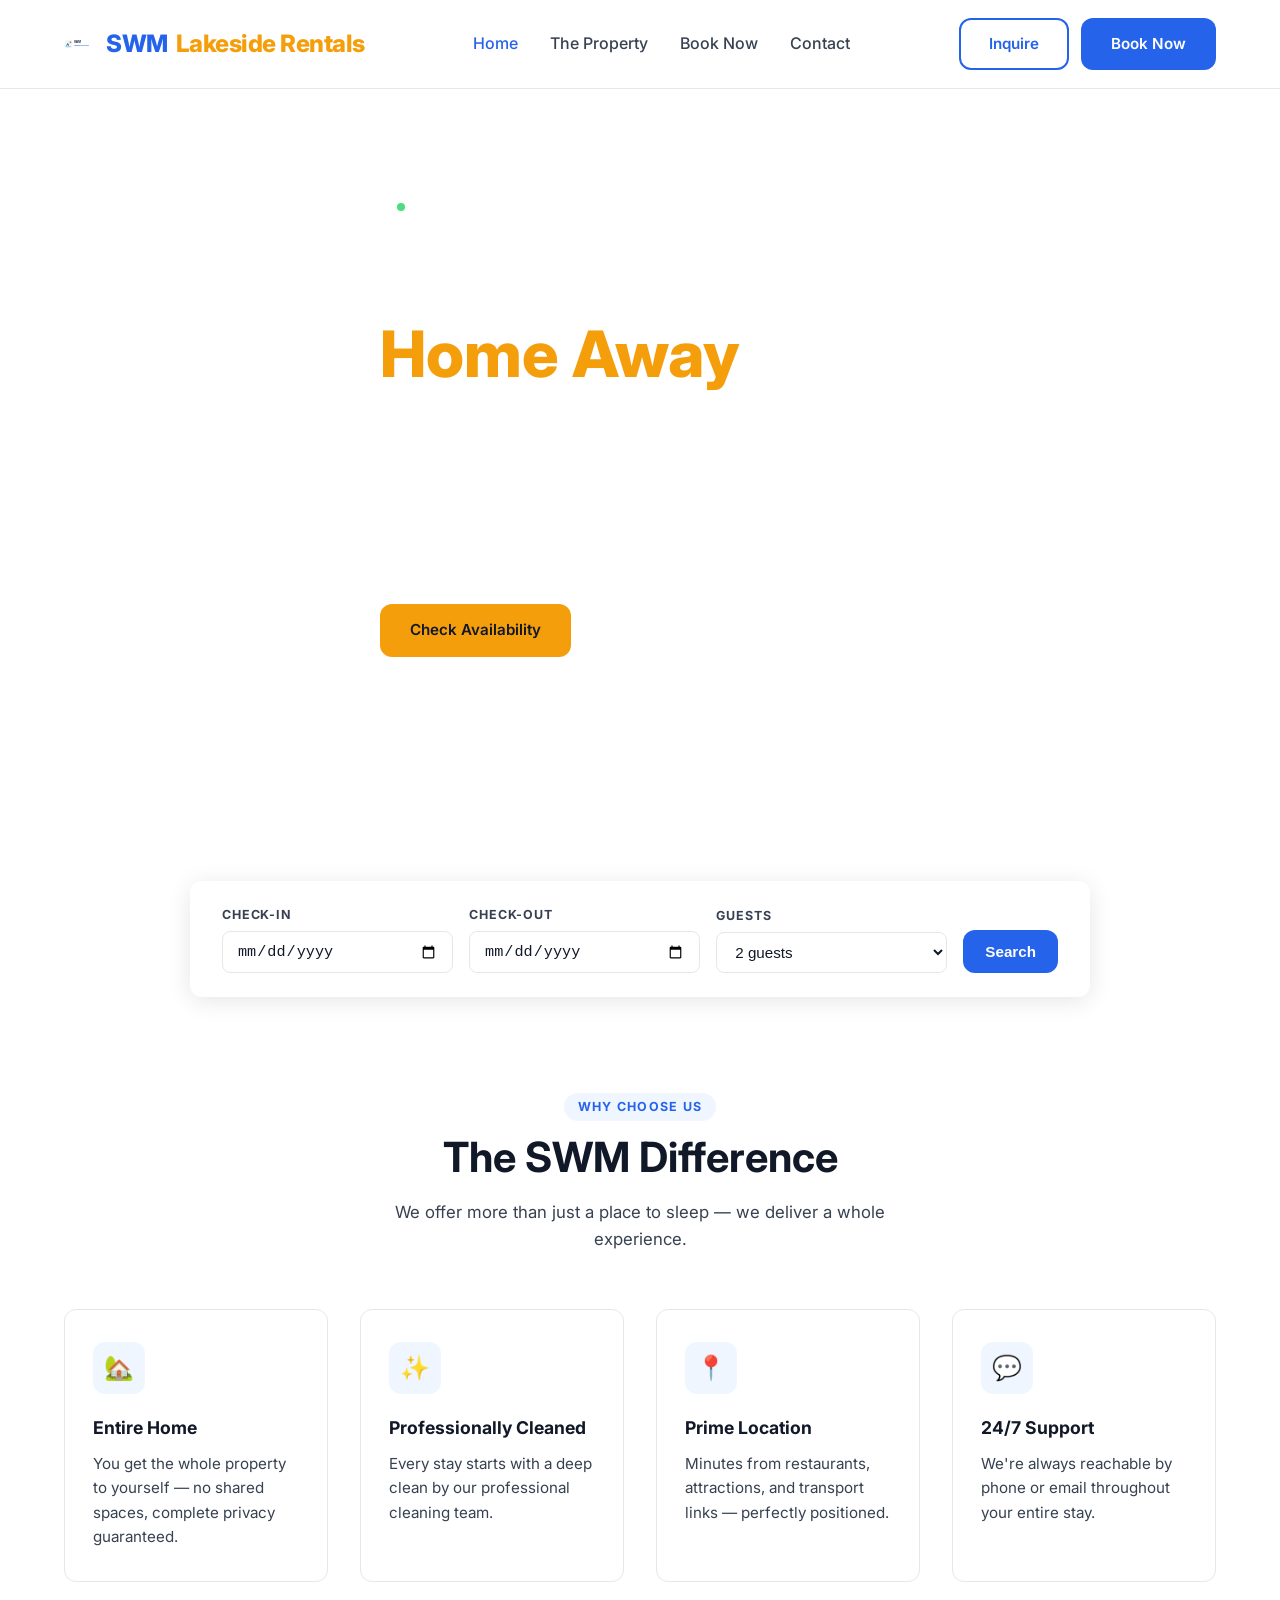
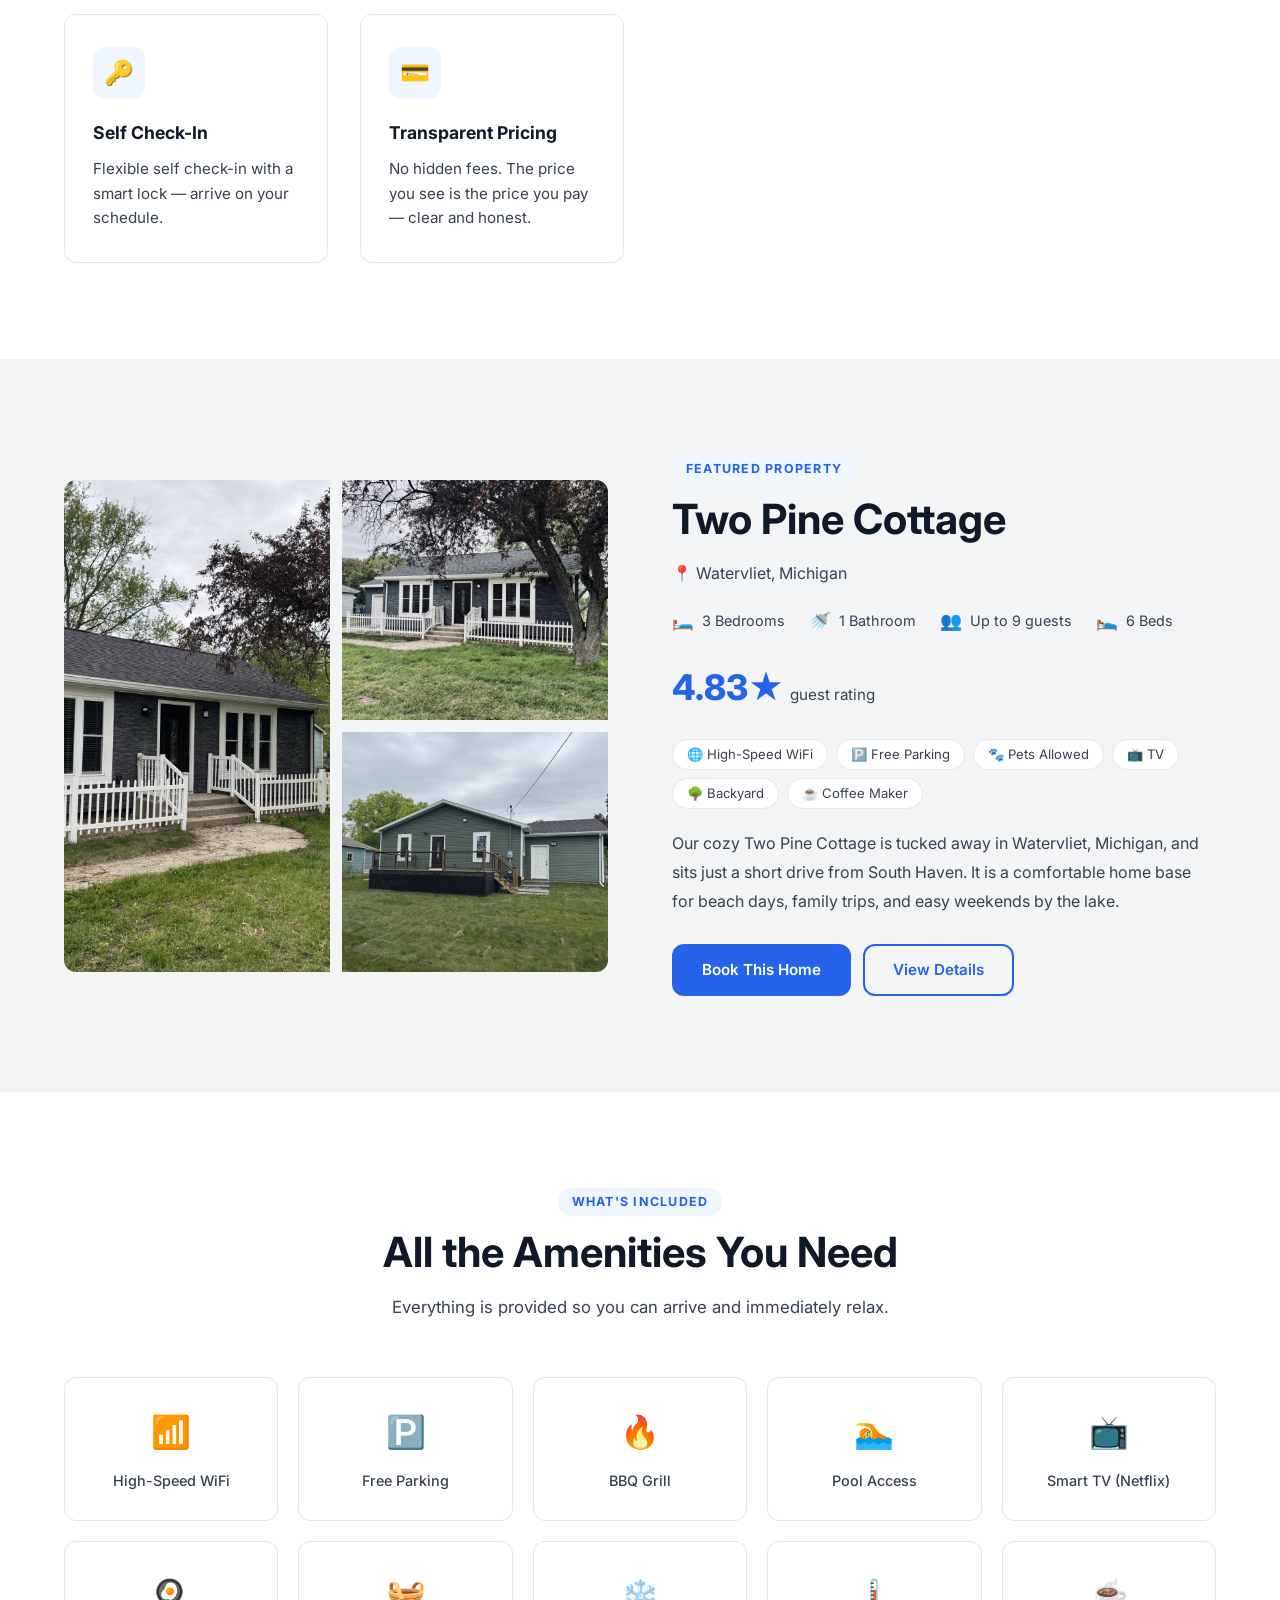
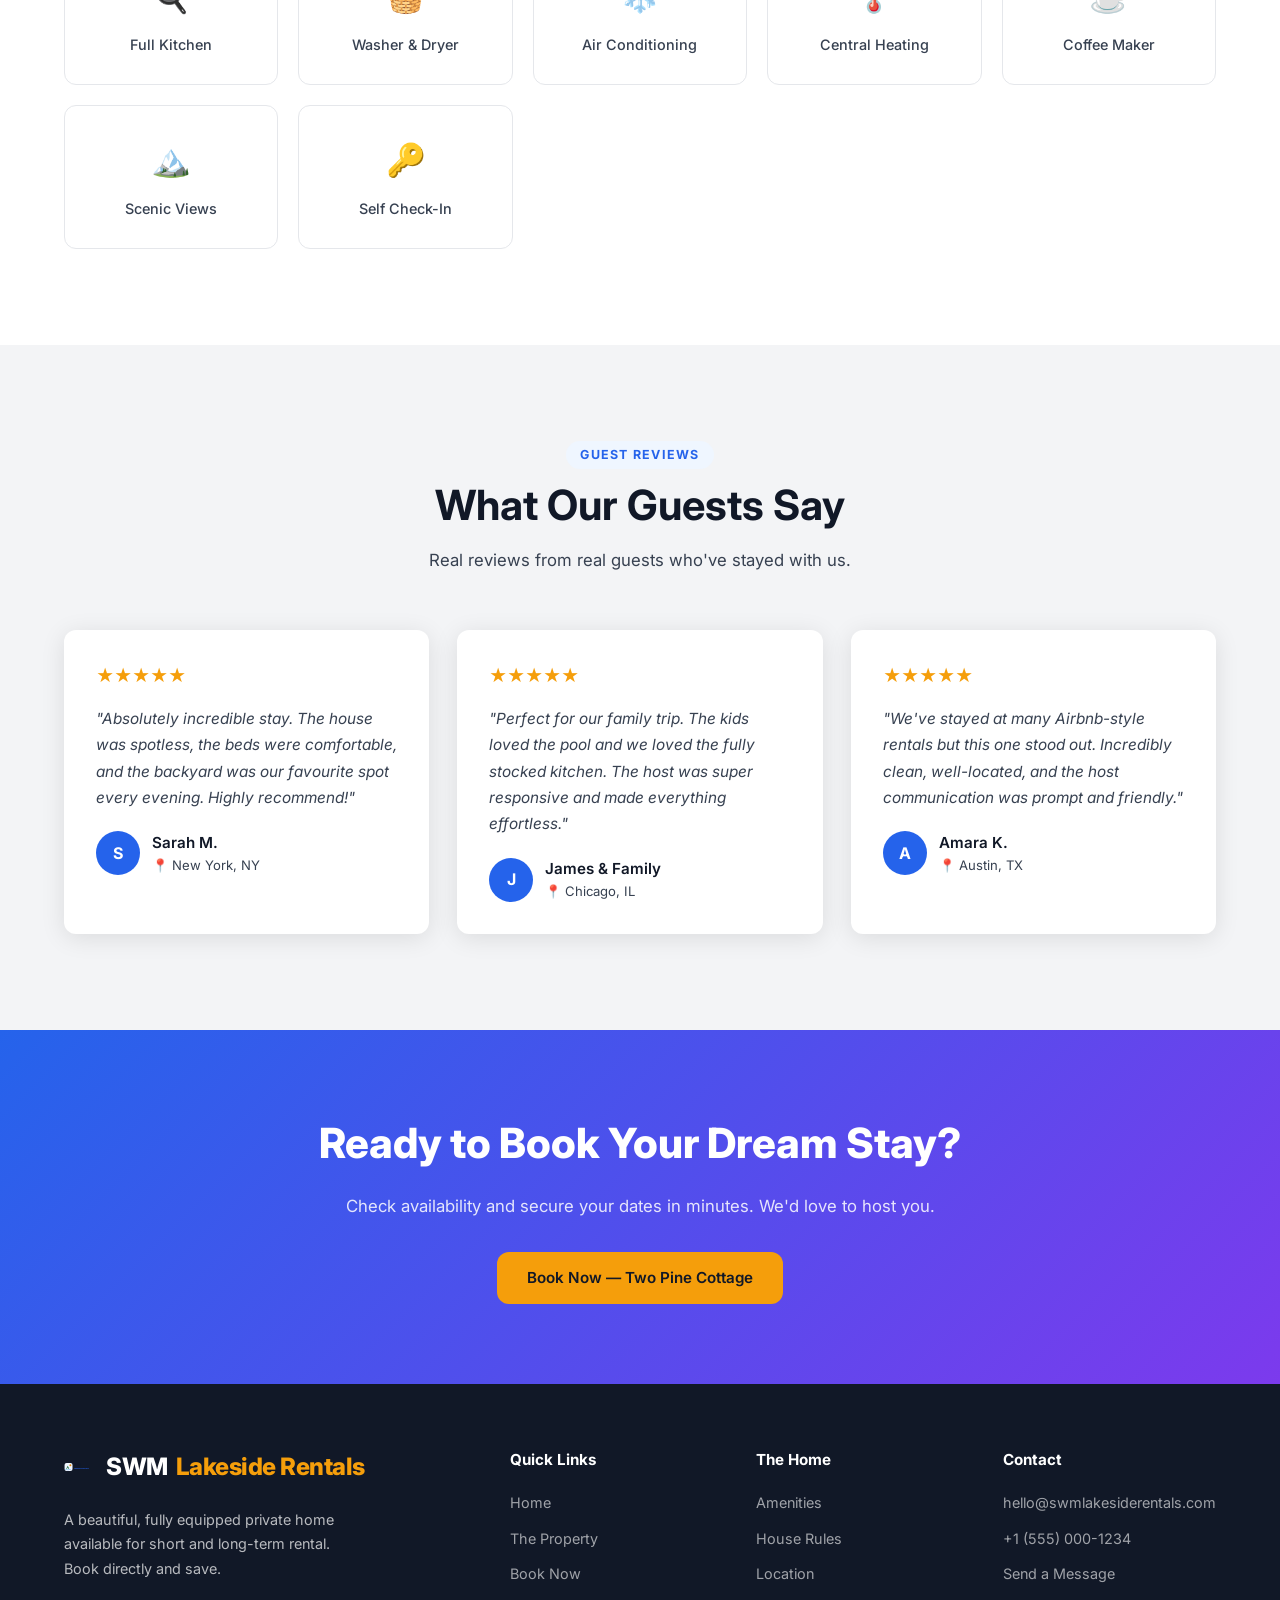
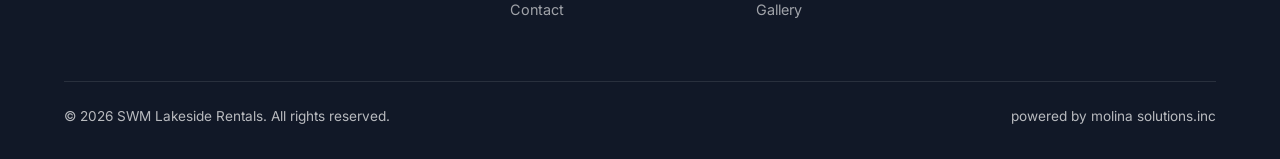
==== commit bf1864b6: "8" ====
--- a/index.html
+++ b/index.html
@@ -3,8 +3,8 @@
 <head>
   <meta charset="UTF-8" />
   <meta name="viewport" content="width=device-width, initial-scale=1.0" />
-  <title>JRW Rentals — Beautiful Home for Rent</title>
-  <meta name="description" content="Book a stunning private home for your next getaway. Fully equipped, comfortable, and perfectly located." />
+  <title>SWM Lakeside Rentals — Vacation Homes in Watervliet</title>
+  <meta name="description" content="Stay at SWM Lakeside Rentals in Watervliet, Michigan. Book Two Pine Cottage for lake days, family trips, and relaxing weekends." />
   <link rel="preconnect" href="https://fonts.googleapis.com" />
   <link rel="preconnect" href="https://fonts.gstatic.com" crossorigin />
   <link href="https://fonts.googleapis.com/css2?family=Inter:wght@400;500;600;700;800&display=swap" rel="stylesheet" />
@@ -16,7 +16,7 @@
   <header class="site-header">
     <div class="container">
       <nav class="nav">
-        <a href="index.html" class="nav-logo">JRW<span>Rentals</span></a>
+        <a href="index.html" class="nav-logo"><img src="assets/logo-swm-lakeside.svg" alt="SWM Lakeside Rentals logo" class="brand-logo" />SWM<span>Lakeside Rentals</span></a>
         <ul class="nav-links">
           <li><a href="index.html">Home</a></li>
           <li><a href="property.html">The Property</a></li>
@@ -58,20 +58,20 @@
         </div>
         <div class="hero-stats">
           <div class="hero-stat">
-            <strong>4.9★</strong>
+              <strong>4.83★</strong>
             <span>Average rating</span>
           </div>
           <div class="hero-stat">
-            <strong>200+</strong>
-            <span>Happy guests</span>
+              <strong>12</strong>
+              <span>Guest reviews</span>
           </div>
           <div class="hero-stat">
-            <strong>$250</strong>
-            <span>Per night</span>
+              <strong>9</strong>
+              <span>Max guests</span>
           </div>
           <div class="hero-stat">
-            <strong>3 BD</strong>
-            <span>Bedrooms</span>
+              <strong>6 Beds</strong>
+              <span>Sleeping spaces</span>
           </div>
         </div>
       </div>
@@ -99,6 +99,9 @@
             <option value="4">4 guests</option>
             <option value="5">5 guests</option>
             <option value="6">6 guests</option>
+              <option value="7">7 guests</option>
+              <option value="8">8 guests</option>
+              <option value="9">9 guests</option>
           </select>
         </div>
         <div>
@@ -115,7 +118,7 @@
     <div class="container">
       <div class="text-center">
         <span class="section-label">Why Choose Us</span>
-        <h2 class="section-title">The JRW Difference</h2>
+        <h2 class="section-title">The SWM Difference</h2>
         <p class="section-sub">We offer more than just a place to sleep — we deliver a whole experience.</p>
       </div>
       <div class="features-grid">
@@ -159,40 +162,41 @@
       <div class="showcase-inner">
         <!-- Gallery -->
         <div class="showcase-gallery">
-          <img class="main-img" src="Rentals\IMG_20260328_163005 (5).jpg" alt="Front exterior of the rental home" loading="lazy" />
-          <img src="Rentals\IMG_20260328_163005 (3).jpg" alt="Modern kitchen" loading="lazy" />
-          <img src="Rentals\IMG_20260328_163004 (1).jpg" alt="Master BedRoom" loading="lazy" />
+          <img class="main-img" src="1-1.jpg" alt="Front exterior of Two Pine Cottage" loading="lazy" />
+          <img src="1-2.jpg" alt="Kitchen at Two Pine Cottage" loading="lazy" />
+          <img src="1-3.jpg" alt="Bedroom at Two Pine Cottage" loading="lazy" />
         </div>
         <!-- Info -->
         <div class="showcase-info">
           <span class="section-label">Featured Property</span>
-          <h2 class="section-title">Lakeview Retreat</h2>
-          <p style="color:var(--mid);">📍 123 Lakeview Drive, Sunset Hills</p>
+          <h2 class="section-title">Two Pine Cottage</h2>
+          <p style="color:var(--mid);">📍 Watervliet, Michigan</p>
 
           <div class="prop-meta">
             <div class="prop-meta-item"><span class="icon">🛏️</span> 3 Bedrooms</div>
-            <div class="prop-meta-item"><span class="icon">🚿</span> 2 Bathrooms</div>
-            <div class="prop-meta-item"><span class="icon">👥</span> Up to 6 guests</div>
-            <div class="prop-meta-item"><span class="icon">📐</span> 1,800 sq ft</div>
+            <div class="prop-meta-item"><span class="icon">🚿</span> 1 Bathroom</div>
+            <div class="prop-meta-item"><span class="icon">👥</span> Up to 9 guests</div>
+            <div class="prop-meta-item"><span class="icon">🛌</span> 6 Beds</div>
           </div>
 
           <div class="showcase-price">
-            <span class="amount">$250</span>
-            <span class="per">/ night</span>
+            <span class="amount">4.83★</span>
+            <span class="per">guest rating</span>
           </div>
 
           <div class="amenity-tags">
             <span class="amenity-tag">🌐 High-Speed WiFi</span>
             <span class="amenity-tag">🅿️ Free Parking</span>
-            <span class="amenity-tag">🏊 Pool Access</span>
-            <span class="amenity-tag">📺 Smart TV</span>
-            <span class="amenity-tag">🌳 Large Backyard</span>
-            <span class="amenity-tag">☕ Coffee Station</span>
+            <span class="amenity-tag">🐾 Pets Allowed</span>
+            <span class="amenity-tag">📺 TV</span>
+            <span class="amenity-tag">🌳 Backyard</span>
+            <span class="amenity-tag">☕ Coffee Maker</span>
           </div>
 
           <p style="color:var(--mid);line-height:1.8;margin-top:16px;">
-            A stunning three-bedroom retreat with sweeping views, a fully equipped modern kitchen,
-            and a spacious backyard perfect for family gatherings or romantic getaways.
+            Our cozy Two Pine Cottage is tucked away in Watervliet, Michigan, and sits just a short
+            drive from South Haven. It is a comfortable home base for beach days, family trips, and
+            easy weekends by the lake.
           </p>
 
           <div class="showcase-actions">
@@ -280,7 +284,7 @@
     <div class="container">
       <h2>Ready to Book Your Dream Stay?</h2>
       <p>Check availability and secure your dates in minutes. We'd love to host you.</p>
-      <a href="booking.html" class="btn btn-accent">Book Now — From $250/night</a>
+      <a href="booking.html" class="btn btn-accent">Book Now — Two Pine Cottage</a>
     </div>
   </section>
 
@@ -289,7 +293,7 @@
     <div class="container">
       <div class="footer-grid">
         <div class="footer-brand">
-          <a href="index.html" class="nav-logo">JRW<span style="color:var(--accent)">Rentals</span></a>
+          <a href="index.html" class="nav-logo"><img src="assets/logo-swm-lakeside.svg" alt="SWM Lakeside Rentals logo" class="brand-logo" />SWM<span>Lakeside Rentals</span></a>
           <p>A beautiful, fully equipped private home available for short and long-term rental. Book directly and save.</p>
         </div>
         <div class="footer-col">
@@ -313,14 +317,14 @@
         <div class="footer-col">
           <h4>Contact</h4>
           <ul>
-            <li><a href="mailto:hello@jrwrentals.com">hello@jrwrentals.com</a></li>
+            <li><a href="mailto:hello@swmlakesiderentals.com">hello@swmlakesiderentals.com</a></li>
             <li><a href="tel:+15550001234">+1 (555) 000-1234</a></li>
             <li><a href="contact.html">Send a Message</a></li>
           </ul>
         </div>
       </div>
       <div class="footer-bottom">
-        <span>&copy; 2024 JRW Rentals. All rights reserved.</span>
+        <span>&copy; 2026 SWM Lakeside Rentals. All rights reserved.</span>
         <span>powered by molina solutions.inc</span>
       </div>
     </div>
--- a/css/style.css
+++ b/css/style.css
@@ -138,12 +138,21 @@
 }
 
 .nav-logo {
+  display: inline-flex;
+  align-items: center;
+  gap: 8px;
   font-size: 1.5rem;
   font-weight: 800;
   color: var(--primary);
   letter-spacing: -.02em;
 }
 .nav-logo span { color: var(--accent); }
+
+.brand-logo {
+  width: 34px;
+  height: 34px;
+  flex-shrink: 0;
+}
 
 .nav-links {
   display: flex;
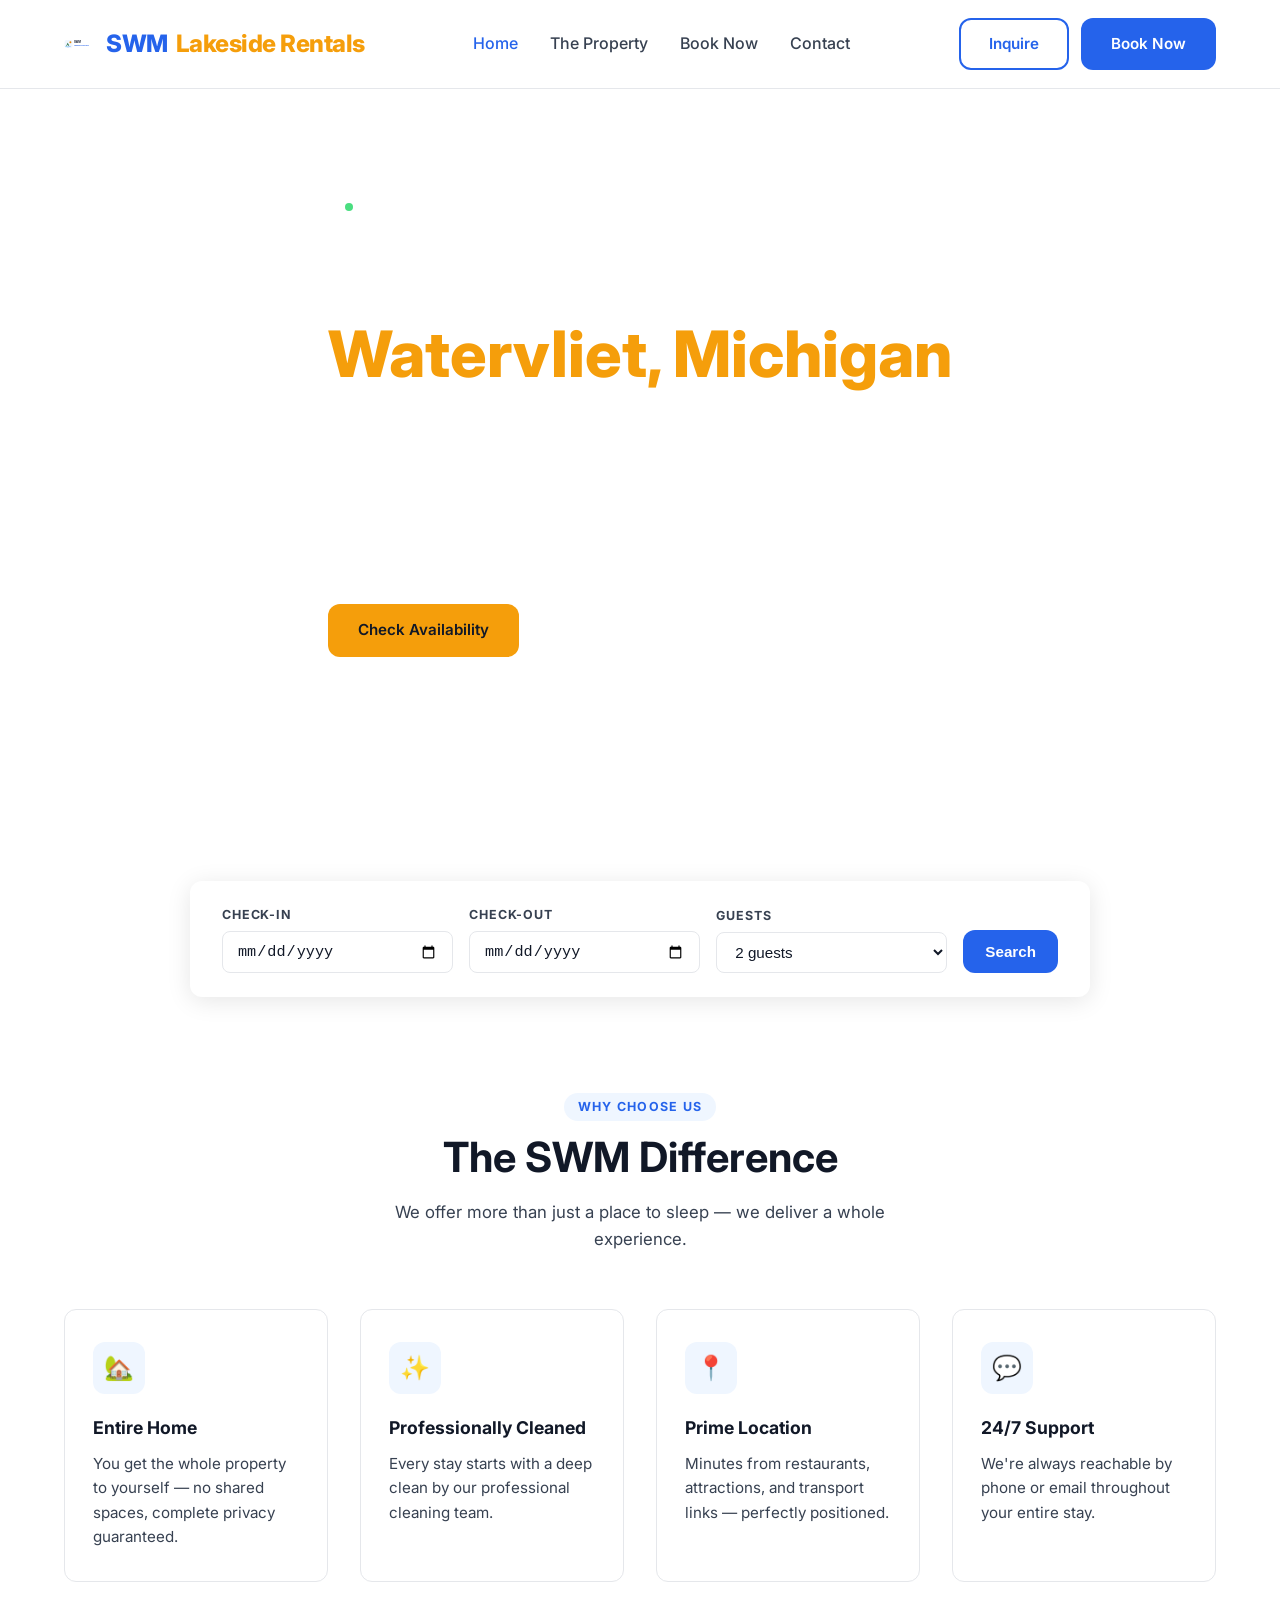
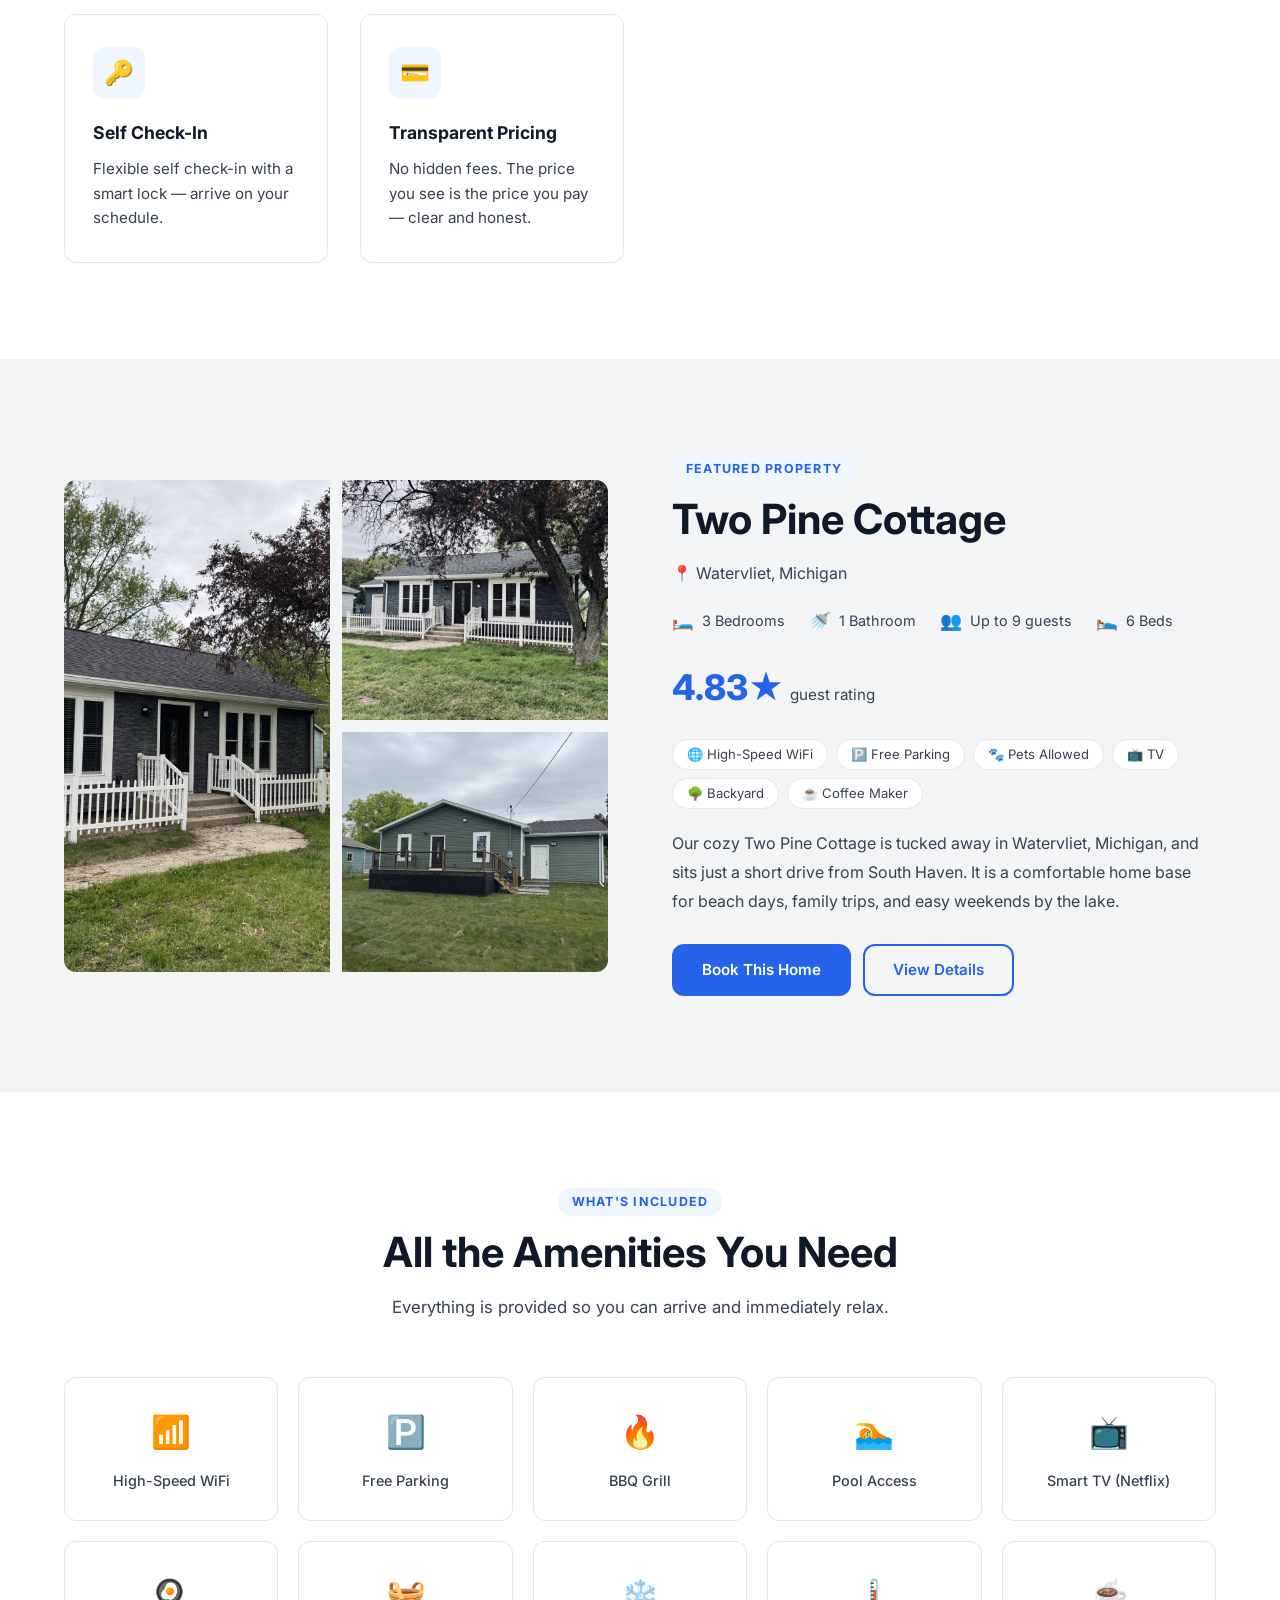
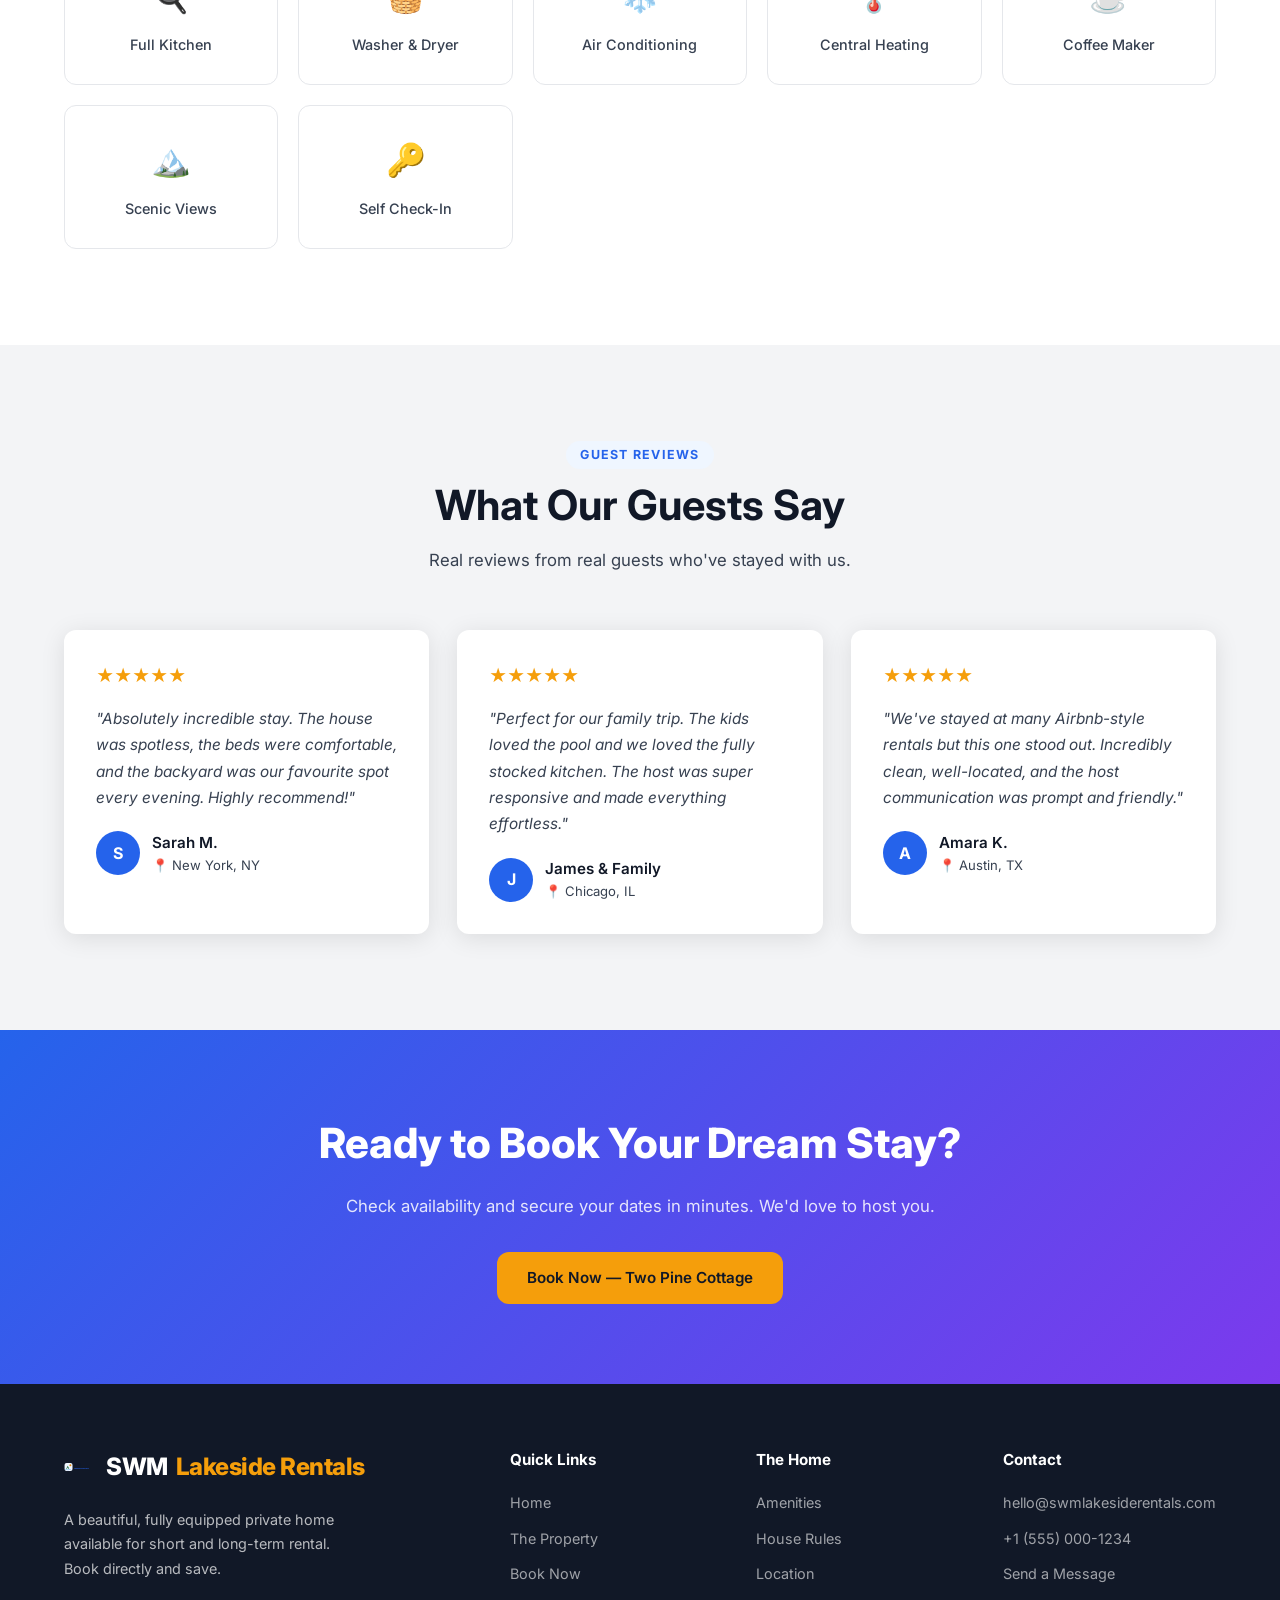
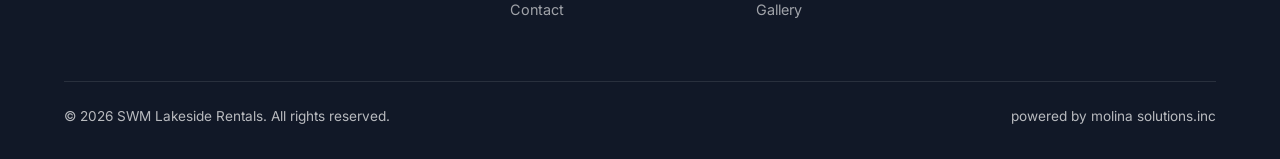
==== commit 31d20ae3: "11" ====
--- a/index.html
+++ b/index.html
@@ -41,16 +41,16 @@
       <div class="hero-content">
         <div class="hero-badge">
           <span class="dot"></span>
-          Available for booking — Instant confirmation
+          Featured listing — Two Pine Cottage
         </div>
         <h1 class="hero-title">
-          Your Perfect<br />
-          <span class="highlight">Home Away</span><br />
-          From Home
+          Two Pine Cottage<br />
+          <span class="highlight">Watervliet, Michigan</span><br />
+          Entire Home Stay
         </h1>
         <p class="hero-sub">
-          A beautifully furnished private home offering comfort, privacy, and everything
-          you need for an unforgettable stay — whether it's a weekend escape or a longer retreat.
+          Entire home for up to 9 guests with 3 bedrooms, 6 beds, and 1 bath.
+          Just a short drive from South Haven with beach days, wineries, and lake escapes nearby.
         </p>
         <div class="hero-actions">
           <a href="booking.html" class="btn btn-accent">Check Availability</a>
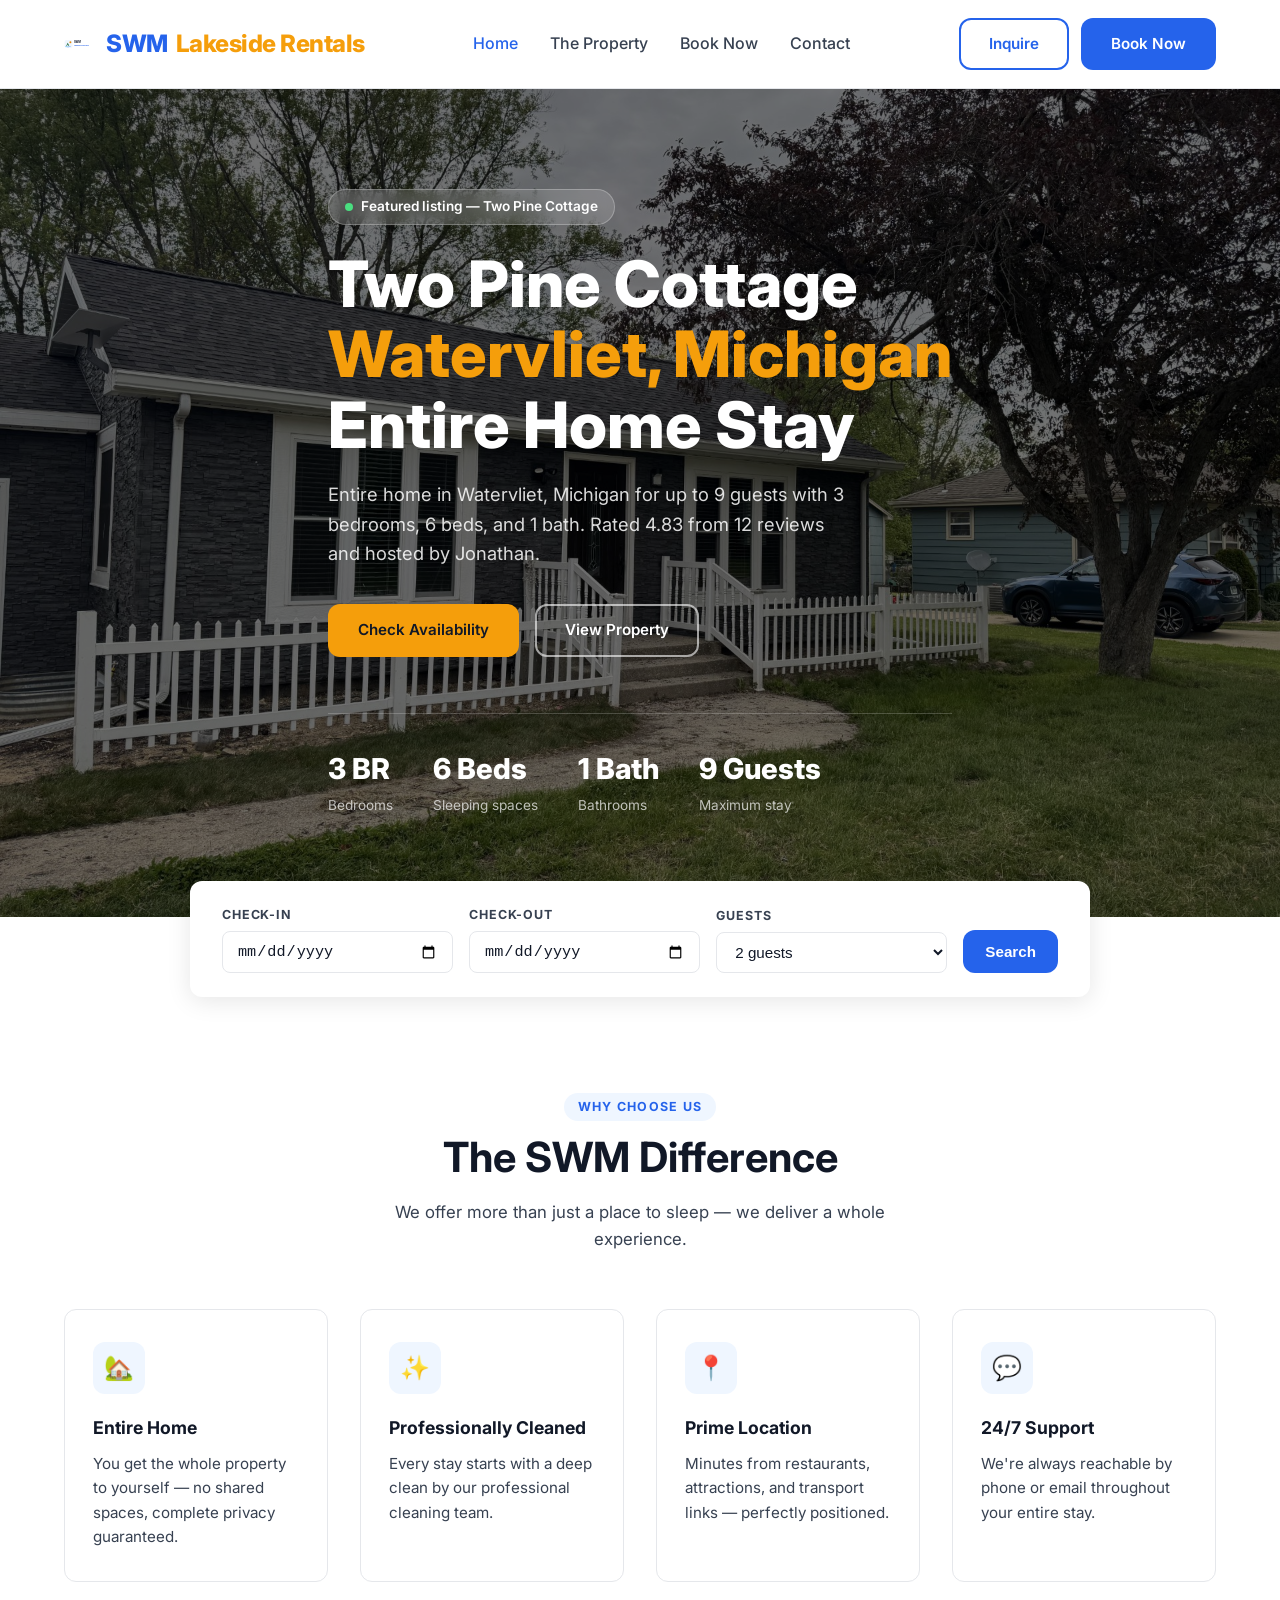
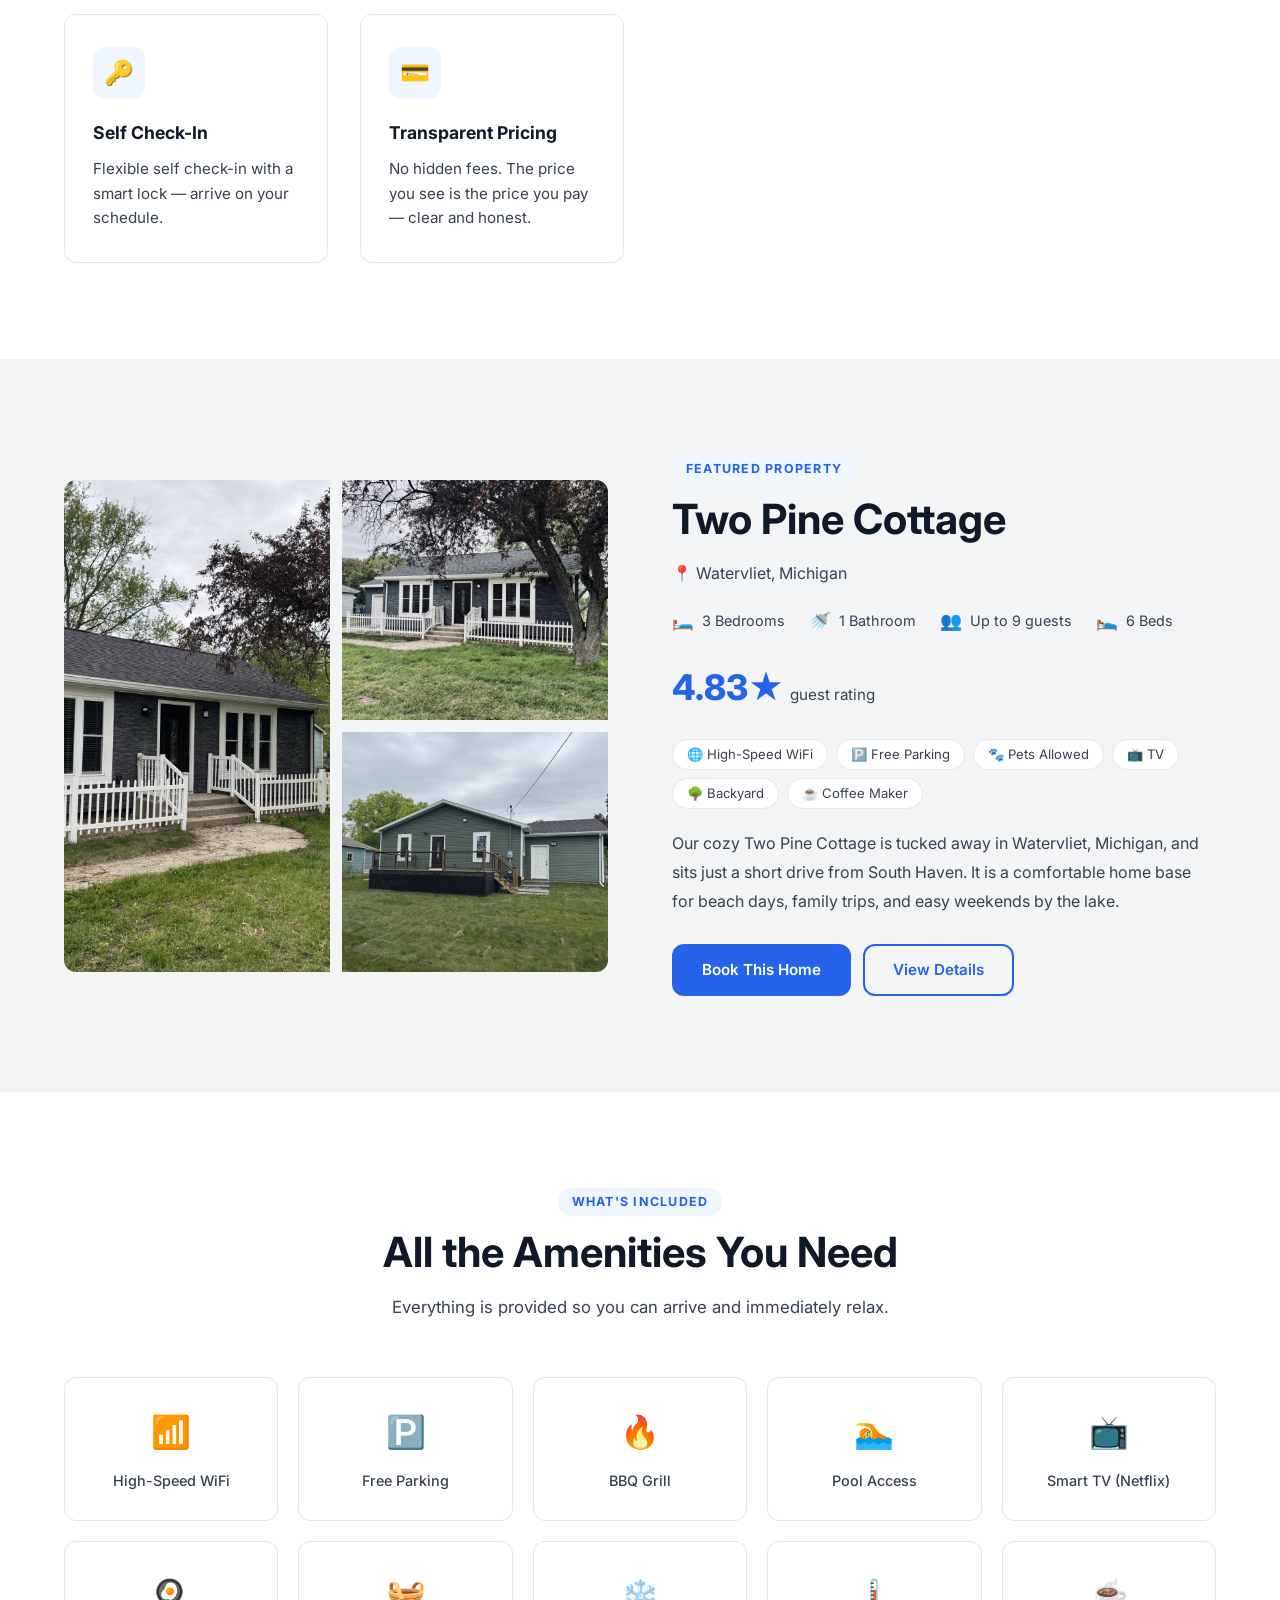
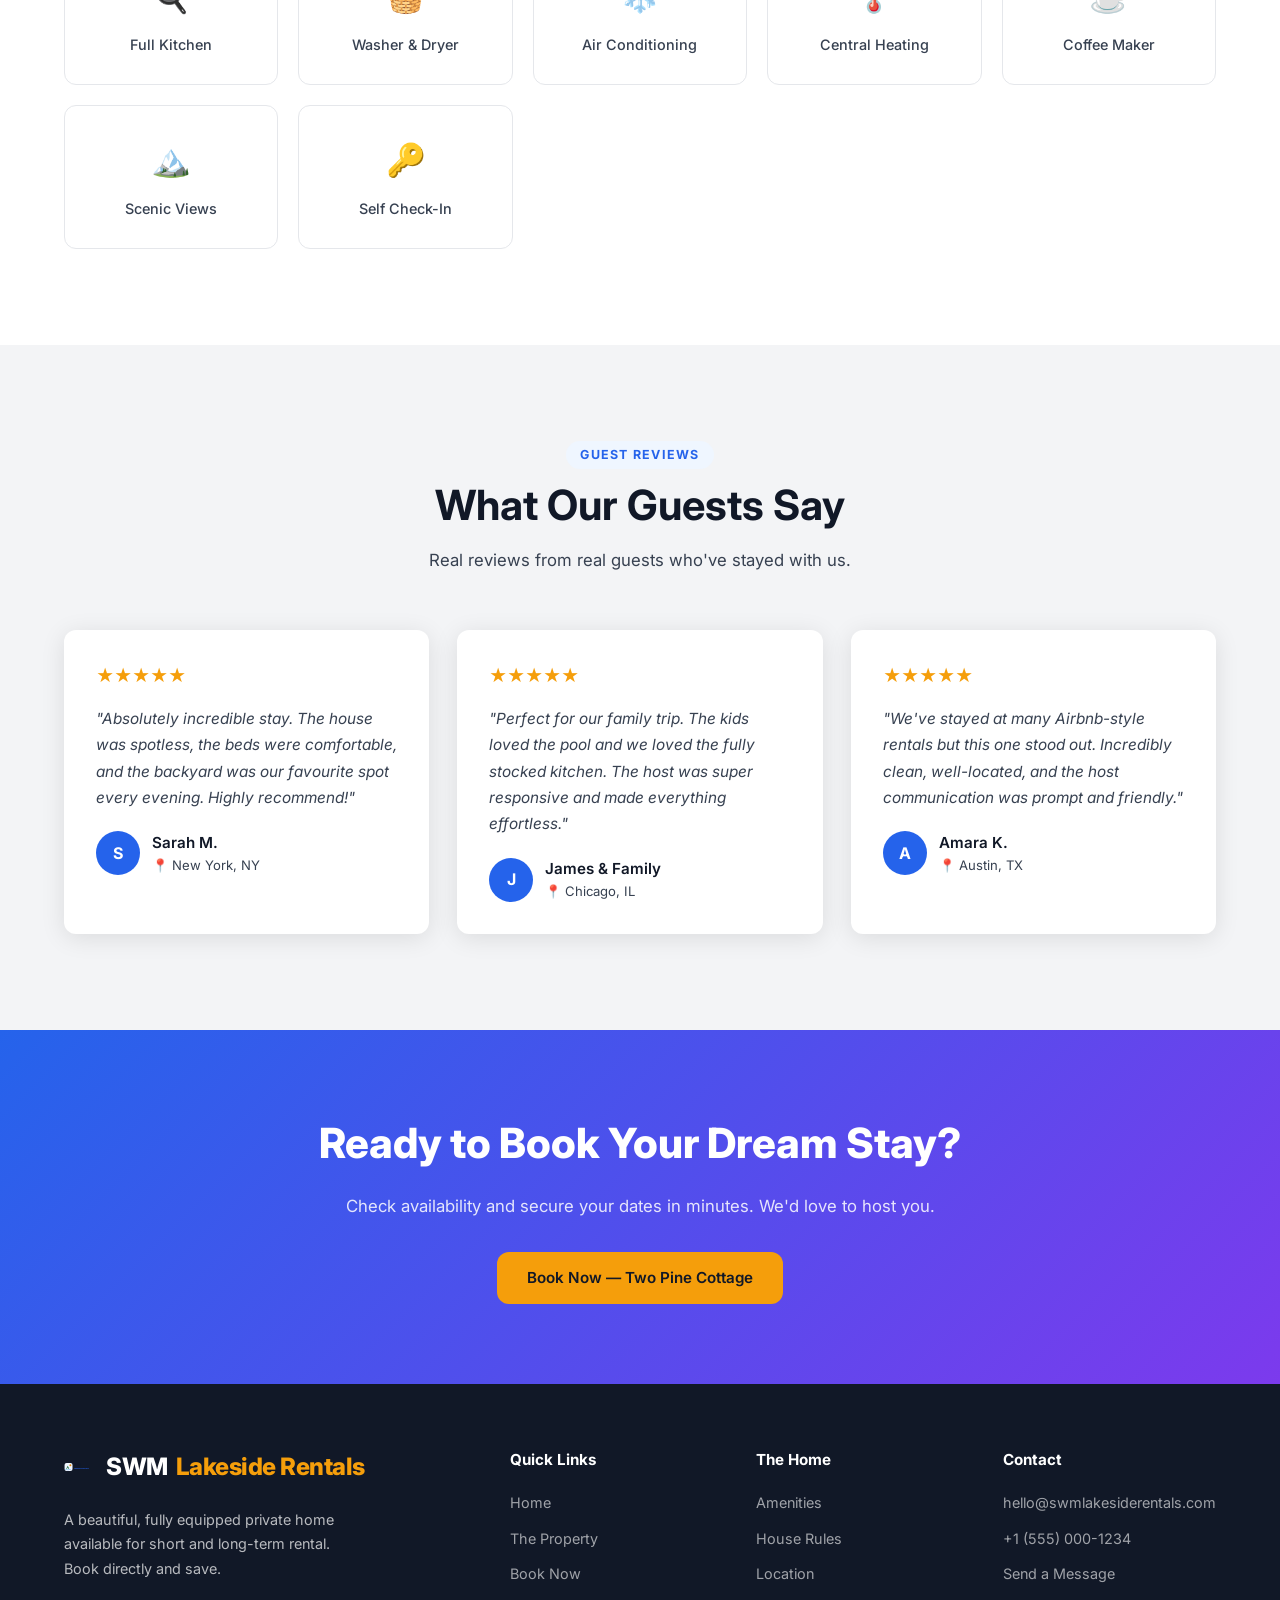
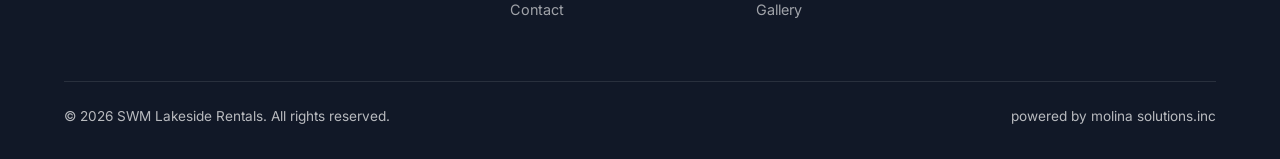
==== commit e9ccbaac: "12" ====
--- a/index.html
+++ b/index.html
@@ -49,8 +49,8 @@
           Entire Home Stay
         </h1>
         <p class="hero-sub">
-          Entire home for up to 9 guests with 3 bedrooms, 6 beds, and 1 bath.
-          Just a short drive from South Haven with beach days, wineries, and lake escapes nearby.
+          Entire home in Watervliet, Michigan for up to 9 guests with 3 bedrooms,
+          6 beds, and 1 bath. Rated 4.83 from 12 reviews and hosted by Jonathan.
         </p>
         <div class="hero-actions">
           <a href="booking.html" class="btn btn-accent">Check Availability</a>
@@ -58,20 +58,20 @@
         </div>
         <div class="hero-stats">
           <div class="hero-stat">
-              <strong>4.83★</strong>
-            <span>Average rating</span>
-          </div>
-          <div class="hero-stat">
-              <strong>12</strong>
-              <span>Guest reviews</span>
-          </div>
-          <div class="hero-stat">
-              <strong>9</strong>
-              <span>Max guests</span>
+              <strong>3 BR</strong>
+            <span>Bedrooms</span>
           </div>
           <div class="hero-stat">
               <strong>6 Beds</strong>
               <span>Sleeping spaces</span>
+          </div>
+          <div class="hero-stat">
+              <strong>1 Bath</strong>
+              <span>Bathrooms</span>
+          </div>
+          <div class="hero-stat">
+              <strong>9 Guests</strong>
+              <span>Maximum stay</span>
           </div>
         </div>
       </div>
--- a/css/style.css
+++ b/css/style.css
@@ -203,7 +203,7 @@
 .hero-bg {
   position: absolute;
   inset: 0;
-  background: url('https://images.unsplash.com/photo-1568605114967-8130f3a36994?w=1600&q=80') center/cover no-repeat;
+  background: url('../1-1.jpg') center/cover no-repeat;
   filter: brightness(.45);
 }
 
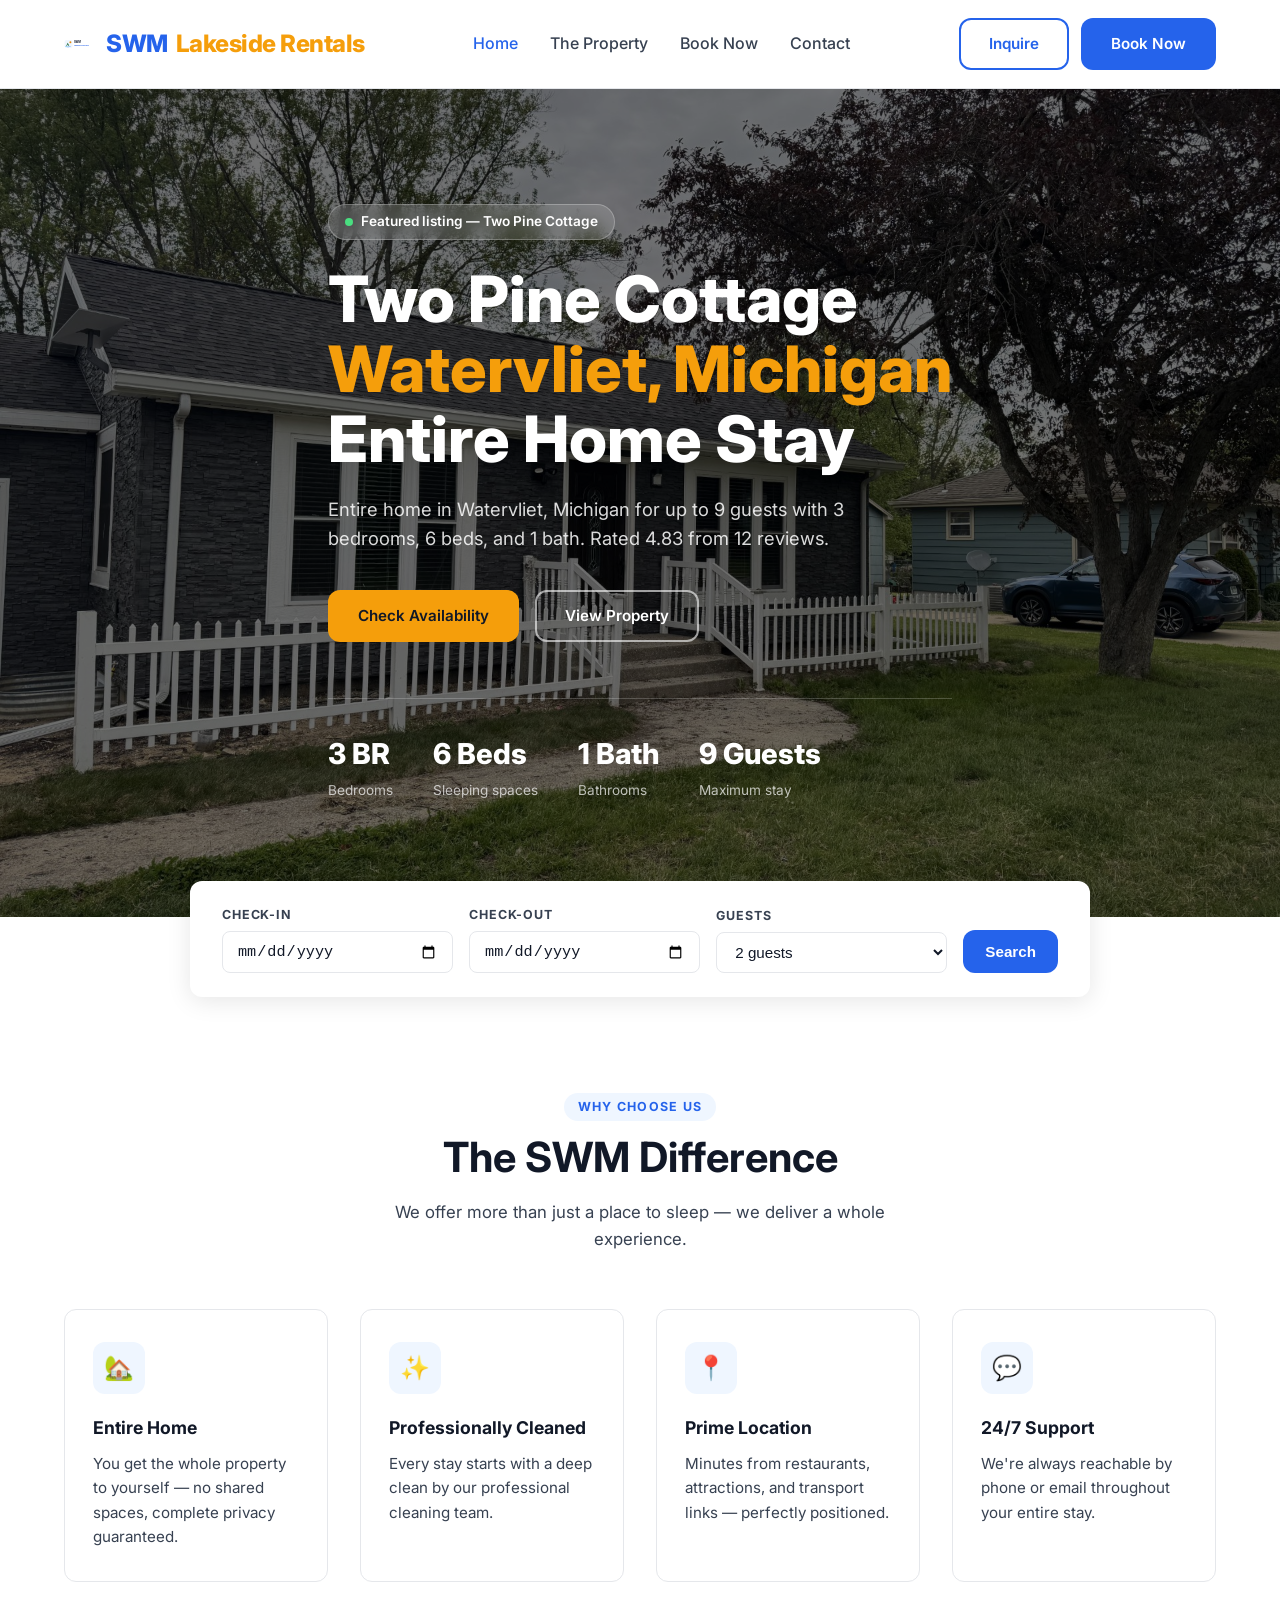
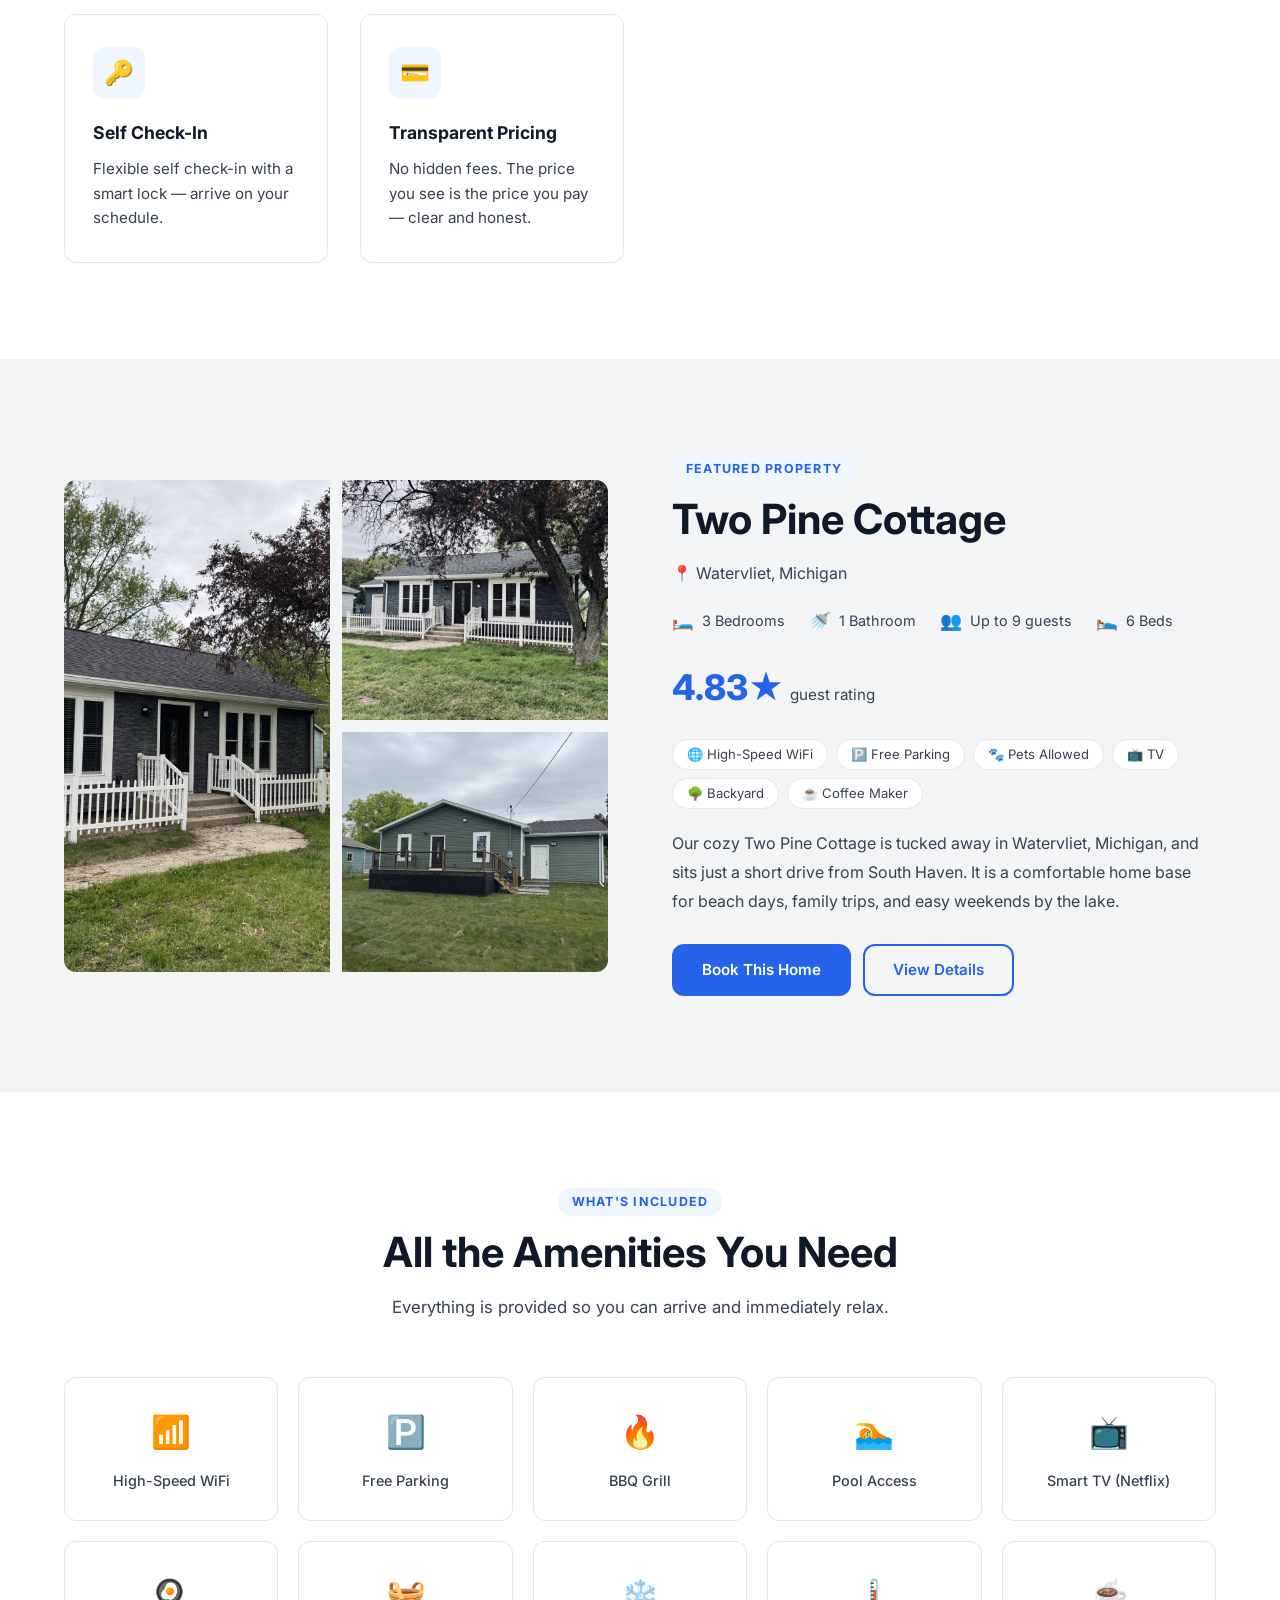
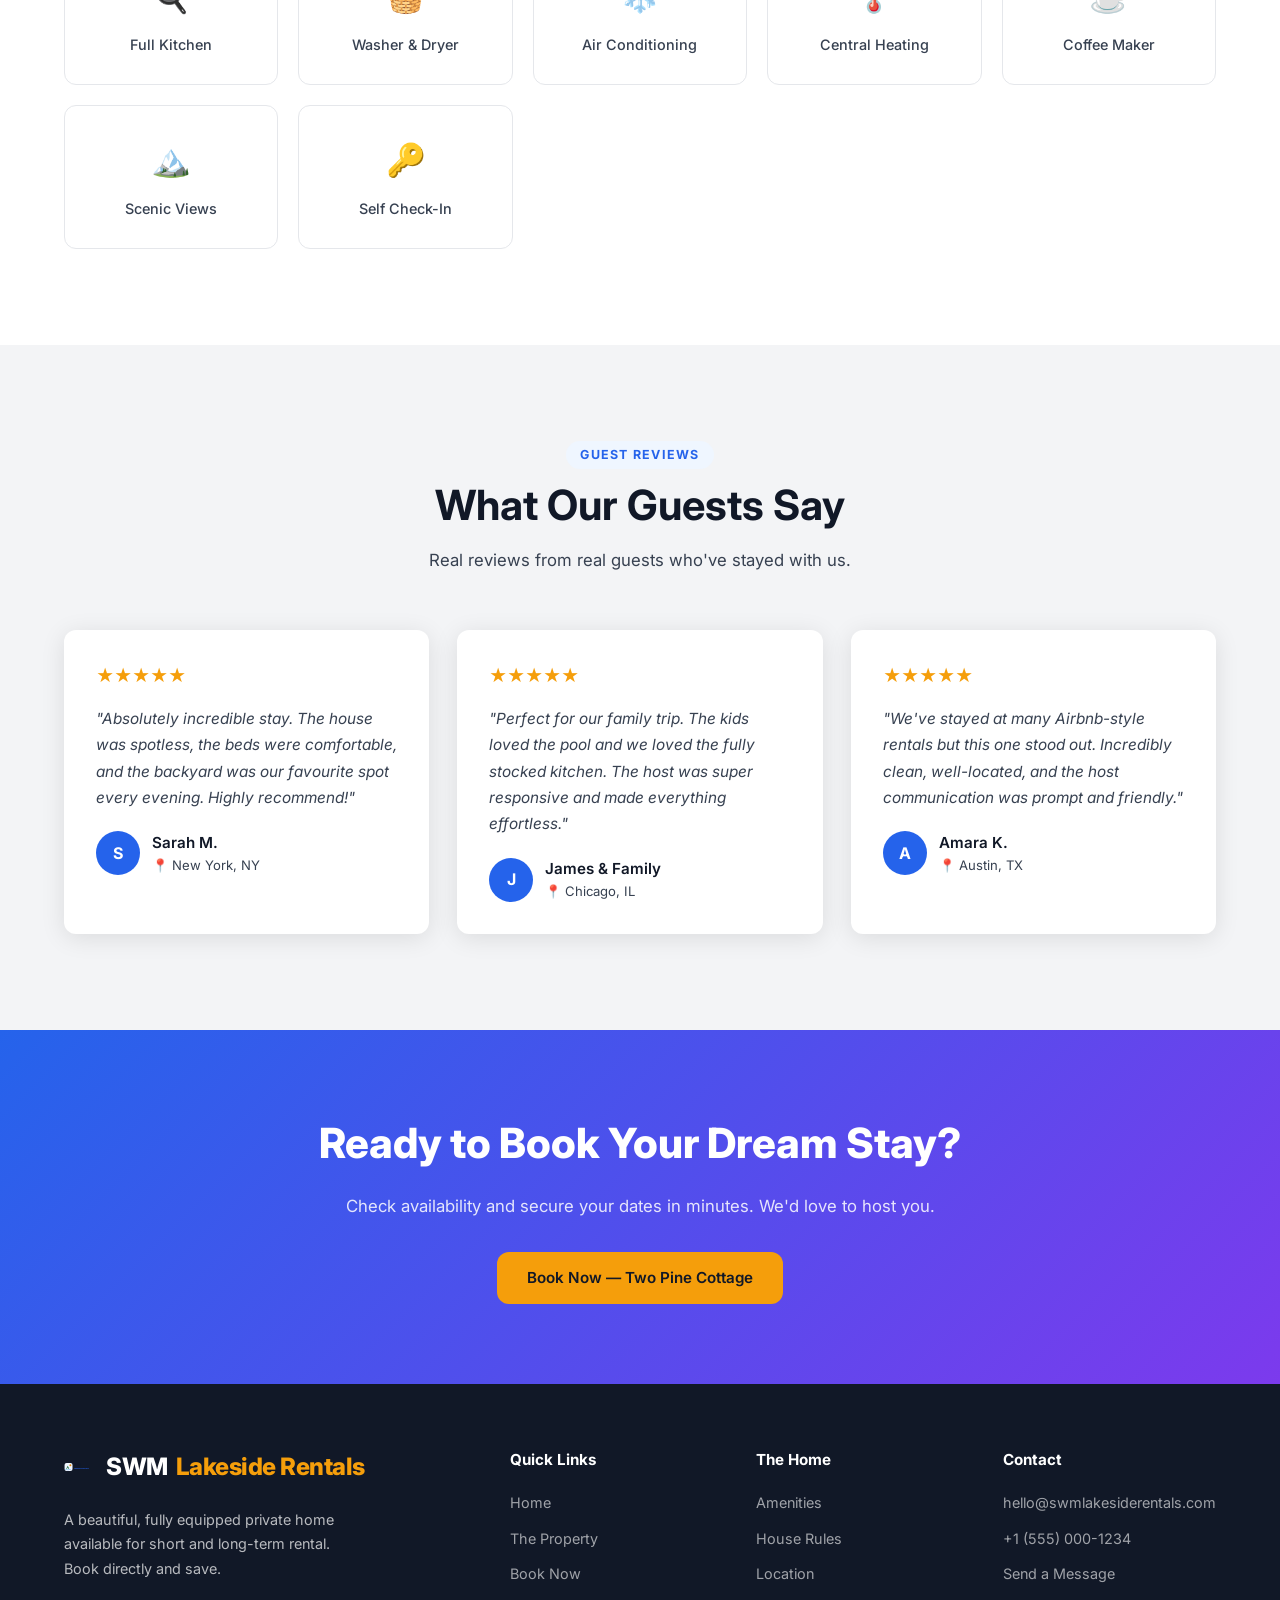
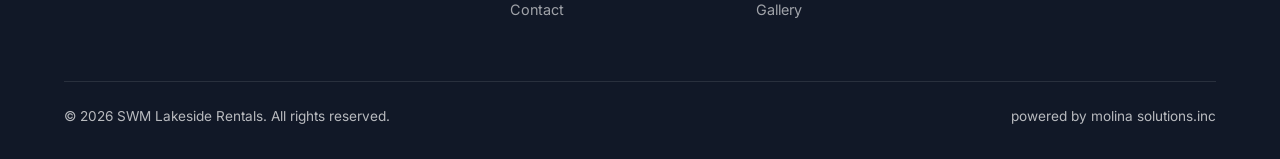
==== commit 994f5ebb: "13" ====
--- a/index.html
+++ b/index.html
@@ -50,7 +50,7 @@
         </h1>
         <p class="hero-sub">
           Entire home in Watervliet, Michigan for up to 9 guests with 3 bedrooms,
-          6 beds, and 1 bath. Rated 4.83 from 12 reviews and hosted by Jonathan.
+          6 beds, and 1 bath. Rated 4.83 from 12 reviews.
         </p>
         <div class="hero-actions">
           <a href="booking.html" class="btn btn-accent">Check Availability</a>
--- a/css/style.css
+++ b/css/style.css
@@ -1252,3 +1252,167 @@
   .booking-form-card { padding: 24px; }
   .contact-form-card { padding: 24px; }
 }
+
+@media (max-width: 425px) {
+  .container {
+    padding: 0 16px;
+  }
+
+  .nav {
+    padding: 14px 0;
+  }
+
+  .nav-logo {
+    font-size: 1.1rem;
+    gap: 6px;
+  }
+
+  .brand-logo {
+    width: 28px;
+    height: 28px;
+  }
+
+  .hero {
+    min-height: auto;
+    padding: 88px 0 56px;
+  }
+
+  .hero-content {
+    max-width: none;
+  }
+
+  .hero-badge {
+    font-size: .72rem;
+    padding: 6px 12px;
+    margin-bottom: 18px;
+  }
+
+  .hero-sub {
+    font-size: .98rem;
+    margin-bottom: 24px;
+  }
+
+  .hero-actions {
+    flex-direction: column;
+    gap: 10px;
+  }
+
+  .hero-actions .btn {
+    width: 100%;
+    text-align: center;
+  }
+
+  .hero-stats {
+    display: grid;
+    grid-template-columns: 1fr 1fr;
+    gap: 16px;
+    margin-top: 32px;
+    padding-top: 20px;
+  }
+
+  .hero-stat strong {
+    font-size: 1.25rem;
+  }
+
+  .quick-book {
+    padding: 18px 16px;
+    margin-top: -24px;
+  }
+
+  .features,
+  .showcase,
+  .amenities,
+  .testimonials,
+  .property-detail,
+  .booking-page,
+  .contact-page,
+  .properties-showcase {
+    padding: 56px 0;
+  }
+
+  .feature-card,
+  .testimonial-card,
+  .booking-form-card,
+  .contact-form-card,
+  .booking-sidebar {
+    padding: 20px 18px;
+  }
+
+  .showcase-inner {
+    gap: 32px;
+  }
+
+  .showcase-gallery {
+    grid-template-rows: 220px 140px 140px;
+  }
+
+  .prop-meta {
+    gap: 10px;
+  }
+
+  .prop-meta-item {
+    width: 100%;
+  }
+
+  .showcase-price .amount {
+    font-size: 1.75rem;
+  }
+
+  .showcase-actions {
+    flex-direction: column;
+  }
+
+  .showcase-actions .btn {
+    width: 100%;
+    text-align: center;
+  }
+
+  .amenities-grid,
+  .featured-properties-grid,
+  .testimonials-grid,
+  .amenities-list {
+    grid-template-columns: 1fr;
+  }
+
+  .featured-property-meta {
+    flex-direction: column;
+    align-items: flex-start;
+    gap: 6px;
+  }
+
+  .property-gallery {
+    grid-template-rows: 220px 140px 140px;
+    margin-bottom: 32px;
+  }
+
+  .property-stats {
+    gap: 14px;
+  }
+
+  .prop-stat {
+    width: 100%;
+  }
+
+  .page-hero {
+    padding: 56px 0;
+  }
+
+  .page-hero p {
+    font-size: .95rem;
+  }
+
+  .map-actions .btn,
+  .sidebar-form .btn {
+    width: 100%;
+    text-align: center;
+  }
+
+  .footer-grid {
+    gap: 28px;
+  }
+
+  .footer-bottom {
+    flex-direction: column;
+    align-items: flex-start;
+  }
+}
